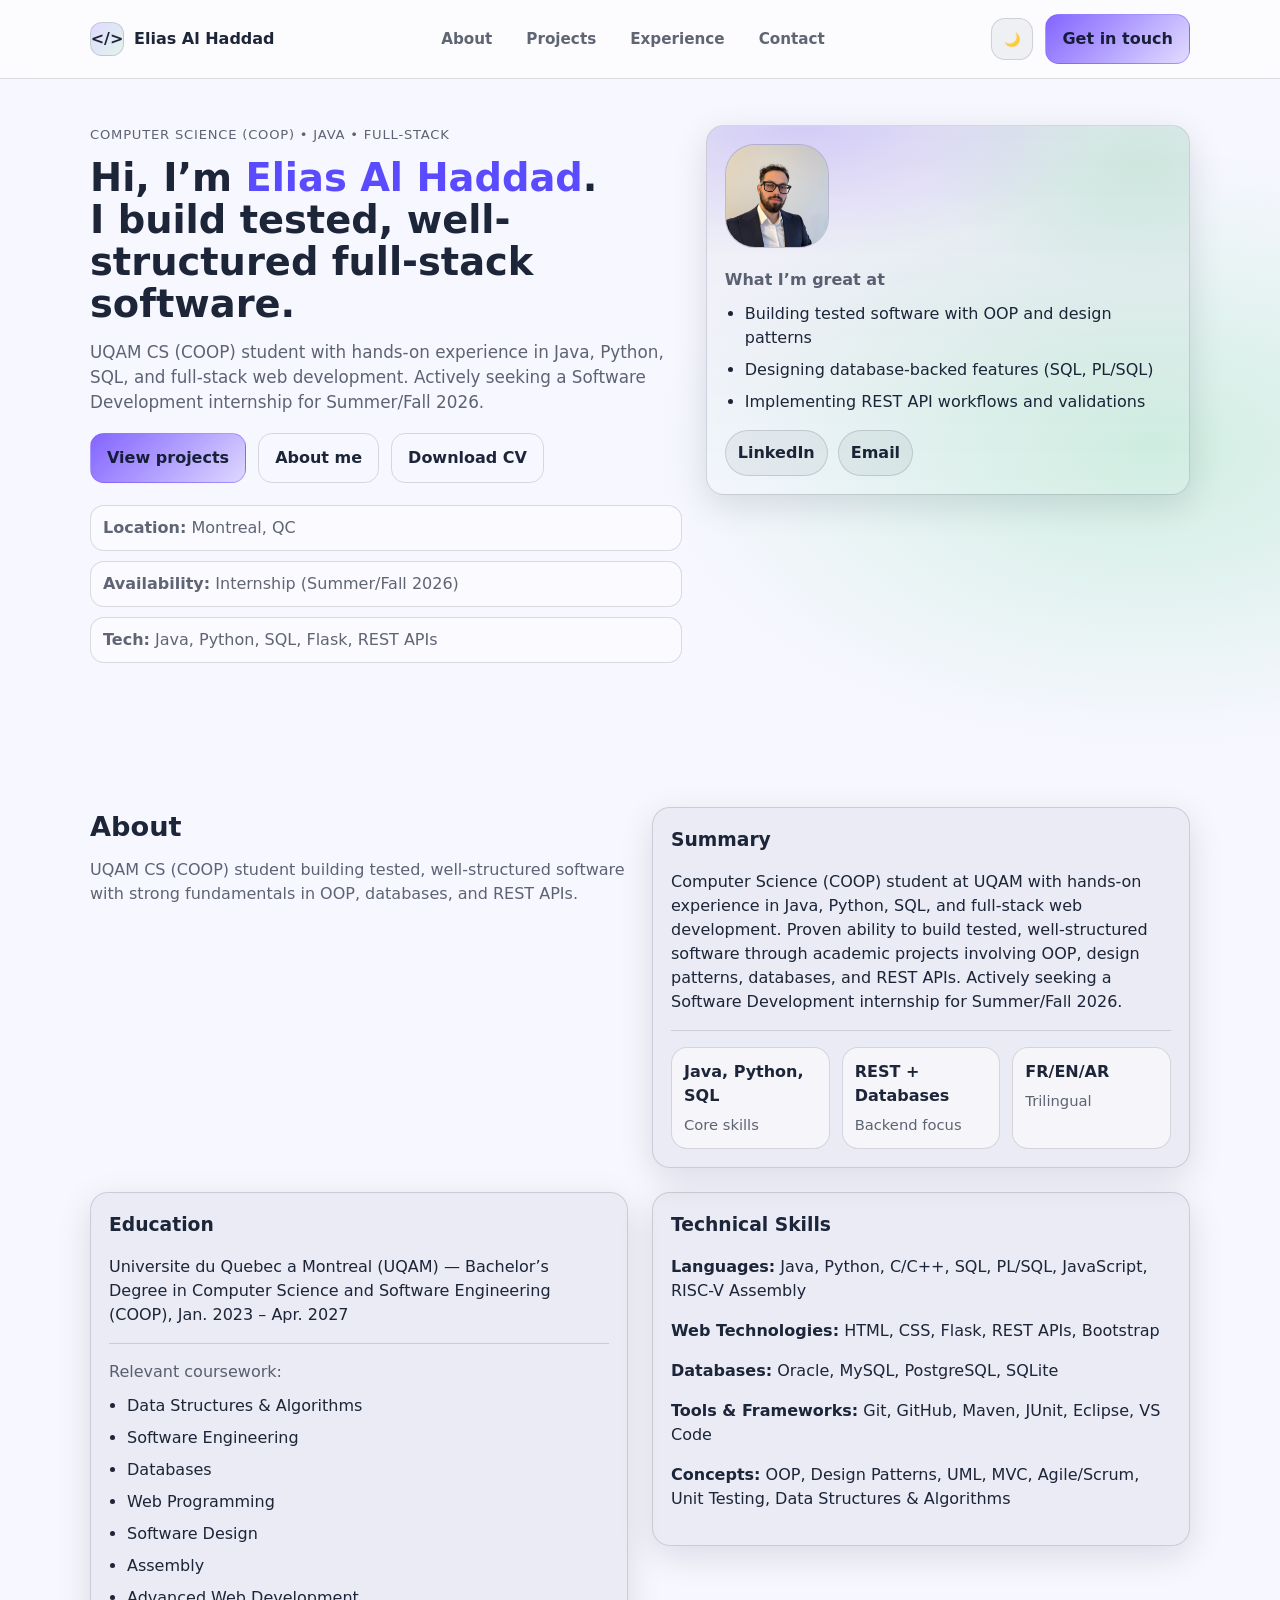
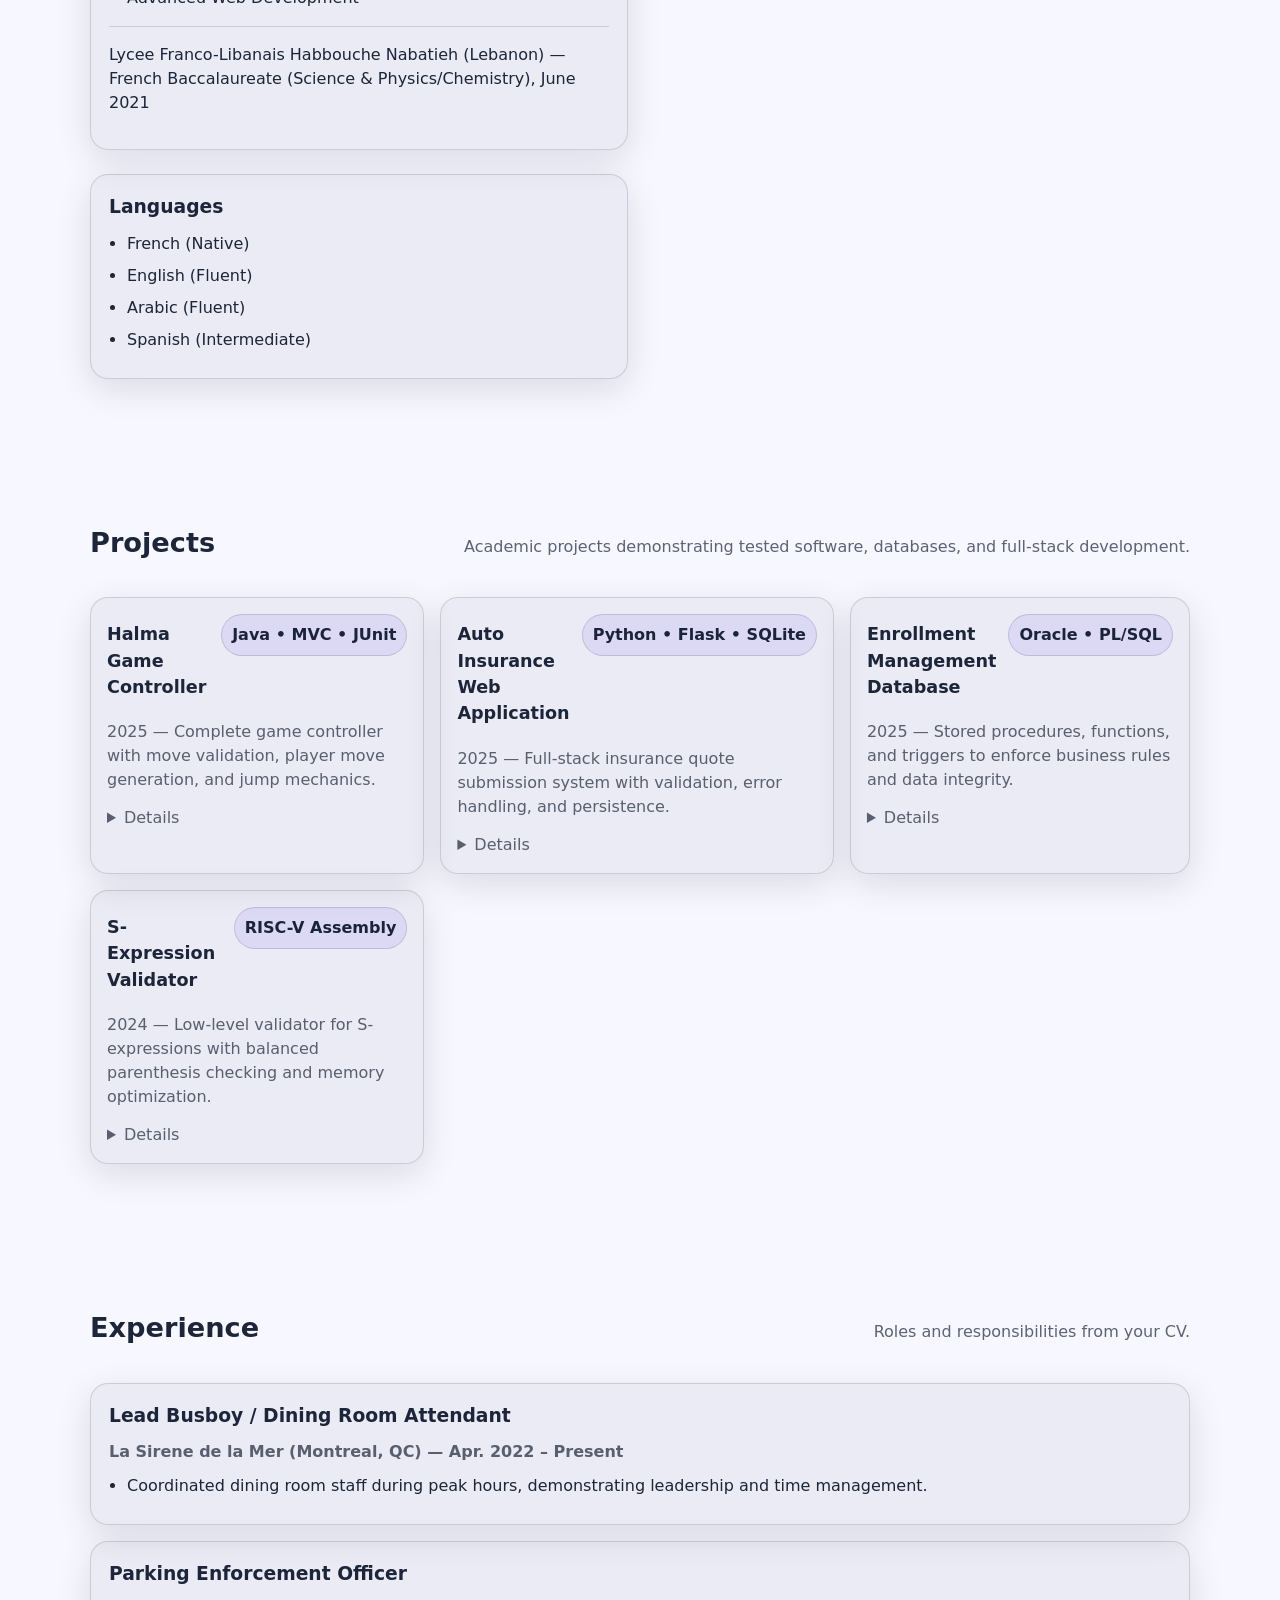
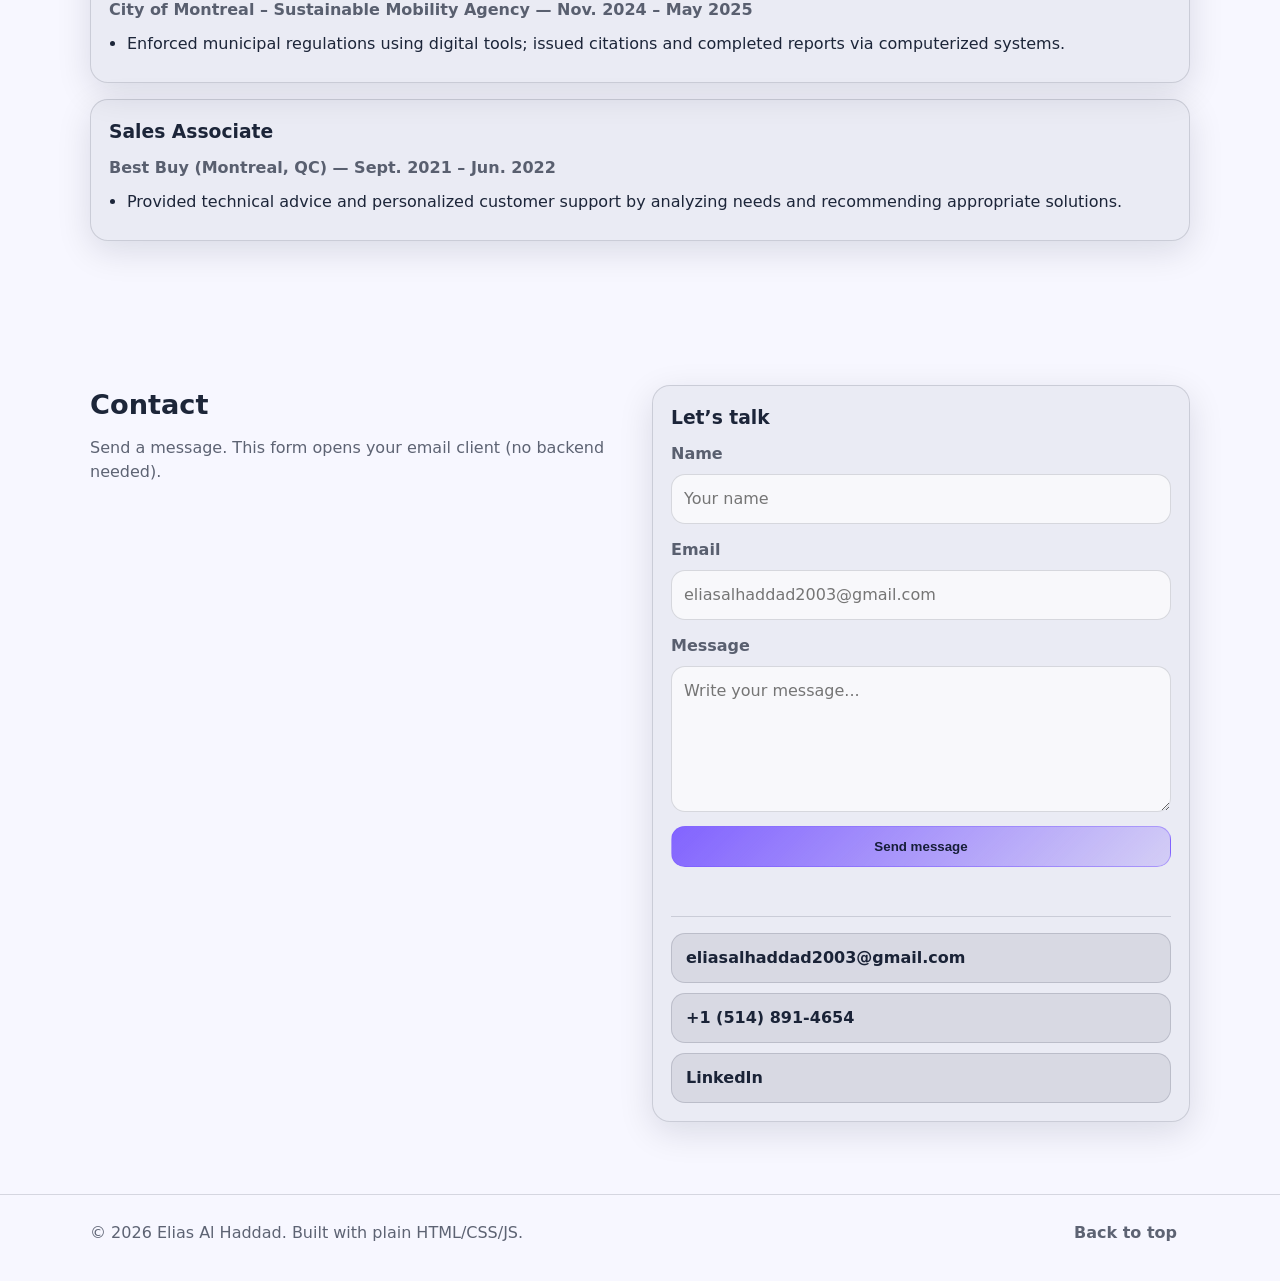
==== index.html @ 049b8e33 "Initial commit" ====
<!doctype html>
<html lang="en">
  <head>
    <meta charset="utf-8" />
    <meta name="viewport" content="width=device-width,initial-scale=1" />
    <meta
      name="description"
      content="Portfolio of Elias Al Haddad — software projects, skills, and experience."
    />
    <title>Elias Al Haddad — Portfolio</title>
    <link rel="stylesheet" href="./styles.css" />
    <script defer src="./script.js"></script>
  </head>
  <body>
    <a class="skip-link" href="#home">Skip to content</a>

    <header class="site-header">
      <div class="container header-inner">
        <a class="brand" href="#home" aria-label="Go to top">
          <span class="brand-mark" aria-hidden="true">&lt;/&gt;</span>
          <span class="brand-text">Elias Al Haddad</span>
        </a>

        <nav class="nav" aria-label="Primary navigation">
          <a class="nav-link" href="#about">About</a>
          <a class="nav-link" href="#projects">Projects</a>
          <a class="nav-link" href="#experience">Experience</a>
          <a class="nav-link" href="#contact">Contact</a>
        </nav>

        <div class="header-actions">
          <button id="themeToggle" class="icon-button" type="button" aria-label="Toggle theme">
            <span aria-hidden="true">🌙</span>
          </button>
          <a class="button button-primary" href="#contact">Get in touch</a>
        </div>
      </div>
    </header>

    <main>
      <section id="home" class="section hero">
        <div class="container hero-inner">
          <div class="hero-copy">
            <p class="eyebrow">Computer Science (COOP) • Java • Full-Stack</p>
            <h1>
              Hi, I’m <span class="accent">Elias Al Haddad</span>.
              <br />
              I build tested, well-structured full-stack software.
            </h1>
            <p class="lead">
              UQAM CS (COOP) student with hands-on experience in Java, Python, SQL, and full-stack web
              development. Actively seeking a Software Development internship for Summer/Fall 2026.
            </p>
            <div class="hero-cta">
              <a class="button button-primary" href="#projects">View projects</a>
              <a class="button button-ghost" href="#about">About me</a>
              <a
                class="button button-ghost"
                href="./assets/Elias_Al_HADDAD_Resume.pdf"
                download
                aria-label="Download CV (PDF)"
              >
                Download CV
              </a>
            </div>
            <ul class="meta-list" aria-label="Quick facts">
              <li><strong>Location:</strong> Montreal, QC</li>
              <li><strong>Availability:</strong> Internship (Summer/Fall 2026)</li>
              <li><strong>Tech:</strong> Java, Python, SQL, Flask, REST APIs</li>
            </ul>
          </div>

          <div class="hero-card" role="group" aria-label="Profile card">
            <div class="avatar-wrap">
              <img
                id="avatarImg"
                class="avatar"
                src="./assets/avatar.png"
                alt="Elias Al Haddad profile photo"
                loading="lazy"
              />
              <div id="avatarFallback" class="avatar-fallback" aria-hidden="true">EAH</div>
              <span class="avatar-ring" aria-hidden="true"></span>
            </div>
            <div class="hero-card-body">
              <p class="hero-card-title">What I’m great at</p>
              <ul class="check-list">
                <li>Building tested software with OOP and design patterns</li>
                <li>Designing database-backed features (SQL, PL/SQL)</li>
                <li>Implementing REST API workflows and validations</li>
              </ul>
              <div class="hero-links" aria-label="Links">
                <a
                  class="link-pill"
                  href="https://www.linkedin.com/in/elias-al-haddad"
                  target="_blank"
                  rel="noreferrer"
                >
                  LinkedIn
                </a>
                <a class="link-pill" href="mailto:eliasalhaddad2003@gmail.com">Email</a>
              </div>
            </div>
          </div>
        </div>
      </section>

      <section id="about" class="section">
        <div class="container grid-2">
          <div class="section-title">
            <h2>About</h2>
            <p class="muted">
              UQAM CS (COOP) student building tested, well-structured software with strong fundamentals in
              OOP, databases, and REST APIs.
            </p>
          </div>

          <div class="card">
            <h3 class="card-title">Summary</h3>
            <p>
              Computer Science (COOP) student at UQAM with hands-on experience in Java, Python, SQL, and
              full-stack web development. Proven ability to build tested, well-structured software through
              academic projects involving OOP, design patterns, databases, and REST APIs. Actively seeking
              a Software Development internship for Summer/Fall 2026.
            </p>
            <div class="divider"></div>
            <div class="stats">
              <div class="stat">
                <p class="stat-value">Java, Python, SQL</p>
                <p class="stat-label">Core skills</p>
              </div>
              <div class="stat">
                <p class="stat-value">REST + Databases</p>
                <p class="stat-label">Backend focus</p>
              </div>
              <div class="stat">
                <p class="stat-value">FR/EN/AR</p>
                <p class="stat-label">Trilingual</p>
              </div>
            </div>
          </div>

          <div class="card">
            <h3 class="card-title">Education</h3>
            <p>
              Universite du Quebec a Montreal (UQAM) — Bachelor’s Degree in Computer Science and Software
              Engineering (COOP), Jan. 2023 – Apr. 2027
            </p>
            <div class="divider"></div>
            <p class="muted" style="margin: 0 0 10px">Relevant coursework:</p>
            <ul class="bullet-list">
              <li>Data Structures & Algorithms</li>
              <li>Software Engineering</li>
              <li>Databases</li>
              <li>Web Programming</li>
              <li>Software Design</li>
              <li>Assembly</li>
              <li>Advanced Web Development</li>
            </ul>
            <div class="divider"></div>
            <p>
              Lycee Franco-Libanais Habbouche Nabatieh (Lebanon) — French Baccalaureate (Science &
              Physics/Chemistry), June 2021
            </p>
          </div>

          <div class="card">
            <h3 class="card-title">Technical Skills</h3>
            <p><strong>Languages:</strong> Java, Python, C/C++, SQL, PL/SQL, JavaScript, RISC-V Assembly</p>
            <p><strong>Web Technologies:</strong> HTML, CSS, Flask, REST APIs, Bootstrap</p>
            <p><strong>Databases:</strong> Oracle, MySQL, PostgreSQL, SQLite</p>
            <p><strong>Tools & Frameworks:</strong> Git, GitHub, Maven, JUnit, Eclipse, VS Code</p>
            <p><strong>Concepts:</strong> OOP, Design Patterns, UML, MVC, Agile/Scrum, Unit Testing, Data Structures & Algorithms</p>
          </div>

          <div class="card">
            <h3 class="card-title">Languages</h3>
            <ul class="bullet-list">
              <li>French (Native)</li>
              <li>English (Fluent)</li>
              <li>Arabic (Fluent)</li>
              <li>Spanish (Intermediate)</li>
            </ul>
          </div>
        </div>
      </section>

      <section id="projects" class="section">
        <div class="container">
          <div class="section-title section-title-row">
            <h2>Projects</h2>
            <p class="muted">Academic projects demonstrating tested software, databases, and full-stack development.</p>
          </div>

          <div class="projects-grid">
            <article class="project-card">
              <div class="project-top">
                <h3 class="project-title">Halma Game Controller</h3>
                <span class="tag">Java • MVC • JUnit</span>
              </div>
              <p class="project-desc">
                2025 — Complete game controller with move validation, player move generation, and jump mechanics.
              </p>
              <details class="project-details">
                <summary>Details</summary>
                <ul class="bullet-list">
                  <li>Implemented following MVC architecture (move validation + jump mechanics).</li>
                  <li>Achieved 90%+ test coverage using JUnit and enforced quality with Checkstyle.</li>
                </ul>
              </details>
            </article>

            <article class="project-card">
              <div class="project-top">
                <h3 class="project-title">Auto Insurance Web Application</h3>
                <span class="tag">Python • Flask • SQLite</span>
              </div>
              <p class="project-desc">
                2025 — Full-stack insurance quote submission system with validation, error handling, and persistence.
              </p>
              <details class="project-details">
                <summary>Details</summary>
                <ul class="bullet-list">
                  <li>POST-Redirect-GET pattern and session management for a clean, secure experience.</li>
                  <li>Client-side and server-side validation with robust data persistence.</li>
                </ul>
              </details>
            </article>

            <article class="project-card">
              <div class="project-top">
                <h3 class="project-title">Enrollment Management Database</h3>
                <span class="tag">Oracle • PL/SQL</span>
              </div>
              <p class="project-desc">
                2025 — Stored procedures, functions, and triggers to enforce business rules and data integrity.
              </p>
              <details class="project-details">
                <summary>Details</summary>
                <ul class="bullet-list">
                  <li>Included unit testing and security mechanisms for a robust enrollment system.</li>
                  <li>Designed/implemented DB logic to keep data consistent.</li>
                </ul>
              </details>
            </article>

            <article class="project-card">
              <div class="project-top">
                <h3 class="project-title">S-Expression Validator</h3>
                <span class="tag">RISC-V Assembly</span>
              </div>
              <p class="project-desc">
                2024 — Low-level validator for S-expressions with balanced parenthesis checking and memory optimization.
              </p>
              <details class="project-details">
                <summary>Details</summary>
                <ul class="bullet-list">
                  <li>Balanced parenthesis checking, comment handling, and memory optimization.</li>
                </ul>
              </details>
            </article>
          </div>
        </div>
      </section>

      <section id="experience" class="section">
        <div class="container">
          <div class="section-title section-title-row">
            <h2>Experience</h2>
            <p class="muted">Roles and responsibilities from your CV.</p>
          </div>

          <div class="experience-grid">
            <article class="card exp-item">
              <h3 class="card-title">Lead Busboy / Dining Room Attendant</h3>
              <p class="exp-meta">La Sirene de la Mer (Montreal, QC) — Apr. 2022 – Present</p>
              <ul class="bullet-list">
                <li>Coordinated dining room staff during peak hours, demonstrating leadership and time management.</li>
              </ul>
            </article>

            <article class="card exp-item">
              <h3 class="card-title">Parking Enforcement Officer</h3>
              <p class="exp-meta">City of Montreal – Sustainable Mobility Agency — Nov. 2024 – May 2025</p>
              <ul class="bullet-list">
                <li>Enforced municipal regulations using digital tools; issued citations and completed reports via computerized systems.</li>
              </ul>
            </article>

            <article class="card exp-item">
              <h3 class="card-title">Sales Associate</h3>
              <p class="exp-meta">Best Buy (Montreal, QC) — Sept. 2021 – Jun. 2022</p>
              <ul class="bullet-list">
                <li>Provided technical advice and personalized customer support by analyzing needs and recommending appropriate solutions.</li>
              </ul>
            </article>
          </div>
        </div>
      </section>

      <section id="contact" class="section">
        <div class="container grid-2">
          <div class="section-title">
            <h2>Contact</h2>
            <p class="muted">
              Send a message. This form opens your email client (no backend needed).
            </p>
          </div>

          <div class="card">
            <h3 class="card-title">Let’s talk</h3>
            <form id="contactForm" class="form" autocomplete="on">
              <label class="field">
                <span class="field-label">Name</span>
                <input id="name" name="name" type="text" placeholder="Your name" required />
              </label>

              <label class="field">
                <span class="field-label">Email</span>
                <input
                  id="email"
                  name="email"
                  type="email"
                  placeholder="eliasalhaddad2003@gmail.com"
                  required
                />
              </label>

              <label class="field">
                <span class="field-label">Message</span>
                <textarea id="message" name="message" rows="5" placeholder="Write your message..." required></textarea>
              </label>

              <button class="button button-primary" type="submit">
                Send message
              </button>

              <p id="formStatus" class="form-status" role="status" aria-live="polite"></p>
            </form>

            <div class="divider"></div>
            <div class="contact-links">
              <a class="link-row" href="mailto:eliasalhaddad2003@gmail.com">eliasalhaddad2003@gmail.com</a>
              <a class="link-row" href="tel:+15148914654">+1 (514) 891-4654</a>
              <a
                class="link-row"
                href="https://www.linkedin.com/in/elias-al-haddad"
                target="_blank"
                rel="noreferrer"
              >
                LinkedIn
              </a>
            </div>
          </div>
        </div>
      </section>
    </main>

    <footer class="footer">
      <div class="container footer-inner">
        <p class="footer-text">© <span id="year"></span> Elias Al Haddad. Built with plain HTML/CSS/JS.</p>
        <div class="footer-links">
          <a href="#home">Back to top</a>
        </div>
      </div>
    </footer>
  </body>
</html>
---- styles.css ----
:root {
  --bg: #0b1020;
  --surface: rgba(255, 255, 255, 0.06);
  --surface-2: rgba(255, 255, 255, 0.1);
  --text: rgba(255, 255, 255, 0.92);
  --muted: rgba(255, 255, 255, 0.7);
  --border: rgba(255, 255, 255, 0.12);
  --shadow: 0 10px 35px rgba(0, 0, 0, 0.35);
  --accent: #7c5cff;
  --accent-2: #22c55e;
  --focus: rgba(124, 92, 255, 0.45);
  --radius: 18px;
}

html[data-theme="light"] {
  --bg: #f7f7ff;
  --surface: rgba(15, 23, 42, 0.05);
  --surface-2: rgba(15, 23, 42, 0.08);
  --text: rgba(10, 20, 40, 0.92);
  --muted: rgba(10, 20, 40, 0.65);
  --border: rgba(10, 20, 40, 0.14);
  --shadow: 0 10px 35px rgba(10, 20, 40, 0.12);
  --accent: #5b4bff;
  --accent-2: #16a34a;
  --focus: rgba(91, 75, 255, 0.35);
}

* {
  box-sizing: border-box;
}

html {
  scroll-behavior: smooth;
}

body {
  margin: 0;
  font-family: ui-sans-serif, system-ui, -apple-system, Segoe UI, Roboto, Helvetica, Arial, "Apple Color Emoji",
    "Segoe UI Emoji";
  background: radial-gradient(1200px 700px at 20% -10%, rgba(124, 92, 255, 0.3), transparent 55%),
    radial-gradient(1000px 600px at 90% 10%, rgba(34, 197, 94, 0.18), transparent 50%),
    var(--bg);
  color: var(--text);
  line-height: 1.5;
}

.container {
  width: min(1100px, calc(100% - 40px));
  margin: 0 auto;
}

.skip-link {
  position: absolute;
  left: -999px;
  top: 12px;
  padding: 10px 14px;
  background: var(--surface-2);
  border: 1px solid var(--border);
  border-radius: 12px;
  z-index: 1000;
  color: var(--text);
  text-decoration: none;
}
.skip-link:focus {
  left: 12px;
}

.site-header {
  position: sticky;
  top: 0;
  z-index: 50;
  backdrop-filter: blur(12px);
  background: rgba(0, 0, 0, 0.18);
  border-bottom: 1px solid var(--border);
}
html[data-theme="light"] .site-header {
  background: rgba(255, 255, 255, 0.6);
}

.header-inner {
  display: flex;
  align-items: center;
  justify-content: space-between;
  gap: 16px;
  padding: 14px 0;
}

.brand {
  display: inline-flex;
  gap: 10px;
  align-items: center;
  color: var(--text);
  text-decoration: none;
  font-weight: 800;
}
.brand-mark {
  width: 34px;
  height: 34px;
  display: inline-flex;
  align-items: center;
  justify-content: center;
  border-radius: 12px;
  border: 1px solid var(--border);
  background: linear-gradient(135deg, rgba(124, 92, 255, 0.22), rgba(34, 197, 94, 0.12));
}

.nav {
  display: flex;
  gap: 14px;
}
.nav-link {
  color: var(--muted);
  text-decoration: none;
  font-weight: 600;
  font-size: 0.95rem;
  padding: 10px 10px;
  border-radius: 12px;
}
.nav-link:hover {
  color: var(--text);
  background: var(--surface);
}

.header-actions {
  display: flex;
  gap: 12px;
  align-items: center;
}

.icon-button {
  width: 42px;
  height: 42px;
  display: inline-flex;
  align-items: center;
  justify-content: center;
  border-radius: 14px;
  border: 1px solid var(--border);
  background: var(--surface);
  color: var(--text);
  cursor: pointer;
}
.icon-button:focus {
  outline: 2px solid var(--focus);
  outline-offset: 2px;
}

.section {
  padding: 72px 0;
}

.hero {
  padding-top: 46px;
}
.hero-inner {
  display: grid;
  grid-template-columns: 1.1fr 0.9fr;
  gap: 24px;
  align-items: start;
}

.hero-copy .eyebrow {
  margin: 0 0 12px;
  letter-spacing: 0.06em;
  text-transform: uppercase;
  font-size: 0.82rem;
  color: var(--muted);
}
.hero-copy h1 {
  margin: 0 0 14px;
  font-size: clamp(2.0rem, 3vw, 2.8rem);
  line-height: 1.1;
}
.accent {
  color: var(--accent);
}

.lead {
  margin: 0 0 18px;
  color: var(--muted);
  font-size: 1.05rem;
}

.hero-cta {
  display: flex;
  gap: 12px;
  flex-wrap: wrap;
  margin: 18px 0 22px;
}

.meta-list {
  list-style: none;
  padding: 0;
  margin: 0;
  display: grid;
  gap: 10px;
}
.meta-list li {
  color: var(--muted);
  background: rgba(0, 0, 0, 0.08);
  border: 1px solid var(--border);
  border-radius: 14px;
  padding: 10px 12px;
}
html[data-theme="light"] .meta-list li {
  background: rgba(255, 255, 255, 0.55);
}

.hero-card {
  border: 1px solid var(--border);
  background: linear-gradient(180deg, var(--surface), rgba(255, 255, 255, 0));
  border-radius: var(--radius);
  box-shadow: var(--shadow);
  padding: 18px;
  position: relative;
  overflow: hidden;
}
.hero-card:before {
  content: "";
  position: absolute;
  inset: -2px;
  background: radial-gradient(500px 220px at 20% 0%, rgba(124, 92, 255, 0.22), transparent 60%),
    radial-gradient(400px 220px at 90% 10%, rgba(34, 197, 94, 0.15), transparent 55%);
  pointer-events: none;
}
.hero-card > * {
  position: relative;
}

.hero-inner .avatar-wrap {
  display: inline-flex;
  position: relative;
  width: 104px;
  height: 104px;
  border-radius: 30px;
  overflow: hidden;
  border: 1px solid var(--border);
  background: var(--surface);
}

.avatar {
  width: 100%;
  height: 100%;
  object-fit: cover;
  display: block;
  position: relative;
  z-index: 1;
}

.avatar-fallback {
  position: absolute;
  inset: 0;
  display: flex;
  align-items: center;
  justify-content: center;
  font-weight: 900;
  letter-spacing: 0.08em;
  color: var(--text);
  z-index: 2;
  background: radial-gradient(500px 240px at 20% 10%, rgba(124, 92, 255, 0.35), transparent 55%),
    radial-gradient(420px 240px at 90% 10%, rgba(34, 197, 94, 0.22), transparent 55%),
    var(--surface);
  pointer-events: none;
}

.avatar-ring {
  position: absolute;
  inset: -2px;
  border-radius: 32px;
  box-shadow: 0 0 0 2px rgba(124, 92, 255, 0.35), 0 0 0 6px rgba(34, 197, 94, 0.15);
  pointer-events: none;
}

.hero-card-body {
  margin-top: 14px;
}
.hero-card-title {
  margin: 0 0 10px;
  font-size: 1rem;
  color: var(--muted);
  font-weight: 700;
}

.check-list {
  margin: 0 0 16px;
  padding-left: 20px;
  color: var(--text);
}
.check-list li {
  margin: 8px 0;
}

.hero-links {
  display: flex;
  flex-wrap: wrap;
  gap: 10px;
}

.link-pill {
  text-decoration: none;
  font-weight: 650;
  color: var(--text);
  border: 1px solid var(--border);
  background: var(--surface);
  padding: 10px 12px;
  border-radius: 999px;
}
.link-pill:hover {
  border-color: rgba(124, 92, 255, 0.45);
}

.container.grid-2 {
  display: grid;
  grid-template-columns: 1fr 1fr;
  gap: 24px;
  align-items: start;
}

.section-title h2 {
  margin: 0 0 10px;
  font-size: 1.7rem;
}
.section-title .muted {
  margin: 0;
}
.section-title-row {
  display: flex;
  align-items: baseline;
  justify-content: space-between;
  gap: 18px;
}

.muted {
  color: var(--muted);
}

.card {
  border: 1px solid var(--border);
  background: var(--surface);
  border-radius: var(--radius);
  padding: 18px;
  box-shadow: var(--shadow);
}

.divider {
  height: 1px;
  background: var(--border);
  margin: 16px 0;
}

.card-title {
  margin: 0 0 10px;
}

.stats {
  display: grid;
  grid-template-columns: repeat(3, 1fr);
  gap: 12px;
}
.stat {
  border: 1px solid var(--border);
  background: rgba(255, 255, 255, 0.03);
  border-radius: 16px;
  padding: 12px;
}
html[data-theme="light"] .stat {
  background: rgba(255, 255, 255, 0.55);
}
.stat-value {
  margin: 0;
  font-weight: 850;
}
.stat-label {
  margin: 6px 0 0;
  color: var(--muted);
  font-size: 0.92rem;
}

.projects-grid {
  margin-top: 24px;
  display: grid;
  grid-template-columns: repeat(3, 1fr);
  gap: 16px;
}

.experience-grid {
  margin-top: 24px;
  display: grid;
  grid-template-columns: 1fr;
  gap: 16px;
}

.exp-meta {
  margin: 0 0 10px;
  color: var(--muted);
  font-weight: 650;
}

.project-card {
  border: 1px solid var(--border);
  background: var(--surface);
  border-radius: var(--radius);
  padding: 16px;
  box-shadow: var(--shadow);
}

.project-top {
  display: flex;
  justify-content: space-between;
  gap: 12px;
  align-items: baseline;
}
.project-title {
  margin: 0 0 10px;
  font-size: 1.1rem;
}
.tag {
  display: inline-flex;
  align-items: center;
  font-weight: 700;
  color: var(--text);
  border: 1px solid var(--border);
  background: rgba(124, 92, 255, 0.12);
  padding: 8px 10px;
  border-radius: 999px;
  white-space: nowrap;
}

.project-desc {
  margin: 10px 0 14px;
  color: var(--muted);
}

.project-actions {
  display: flex;
  gap: 10px;
  flex-wrap: wrap;
}

.button {
  appearance: none;
  border: 1px solid var(--border);
  border-radius: 14px;
  padding: 12px 16px;
  cursor: pointer;
  color: var(--text);
  text-decoration: none;
  display: inline-flex;
  align-items: center;
  justify-content: center;
  font-weight: 720;
  background: transparent;
}
.button:focus {
  outline: 2px solid var(--focus);
  outline-offset: 2px;
}

.button-primary {
  border-color: rgba(124, 92, 255, 0.45);
  background: linear-gradient(135deg, rgba(124, 92, 255, 0.95), rgba(124, 92, 255, 0.2));
}
.button-primary:hover {
  filter: brightness(1.05);
}

.button-ghost:hover {
  background: var(--surface);
}

.button-small {
  padding: 10px 12px;
  border-radius: 12px;
  font-size: 0.95rem;
}

.project-details {
  margin-top: 12px;
  color: var(--muted);
}
.bullet-list {
  padding-left: 18px;
  margin: 10px 0 0;
}
.bullet-list li {
  margin: 8px 0;
}

.form {
  display: grid;
  gap: 14px;
}

.field {
  display: grid;
  gap: 8px;
}

.field-label {
  color: var(--muted);
  font-weight: 700;
}

input,
textarea {
  width: 100%;
  border: 1px solid var(--border);
  background: rgba(0, 0, 0, 0.12);
  color: var(--text);
  border-radius: 14px;
  padding: 12px 12px;
  font: inherit;
}
html[data-theme="light"] input,
html[data-theme="light"] textarea {
  background: rgba(255, 255, 255, 0.65);
}

input:focus,
textarea:focus {
  outline: 2px solid var(--focus);
  outline-offset: 2px;
}

.form-status {
  margin: 0;
  color: var(--muted);
  min-height: 1.2em;
}

.contact-links {
  display: grid;
  gap: 10px;
  margin-top: 10px;
}

.link-row {
  color: var(--text);
  text-decoration: none;
  border: 1px solid var(--border);
  background: var(--surface-2);
  padding: 12px 14px;
  border-radius: 14px;
  font-weight: 650;
}
.link-row:hover {
  border-color: rgba(124, 92, 255, 0.45);
}

.footer {
  border-top: 1px solid var(--border);
  padding: 26px 0 36px;
}
.footer-inner {
  display: flex;
  justify-content: space-between;
  align-items: center;
  gap: 16px;
}
.footer-text {
  color: var(--muted);
  margin: 0;
}
.footer-links a {
  color: var(--muted);
  text-decoration: none;
  font-weight: 650;
  padding: 10px 12px;
  border-radius: 12px;
  border: 1px solid transparent;
}
.footer-links a:hover {
  color: var(--text);
  border-color: var(--border);
  background: var(--surface);
}

@media (max-width: 980px) {
  .hero-inner {
    grid-template-columns: 1fr;
  }
  .container.grid-2 {
    grid-template-columns: 1fr;
  }
  .projects-grid {
    grid-template-columns: 1fr;
  }
  .section-title-row {
    flex-direction: column;
    align-items: flex-start;
  }
  .nav {
    display: none;
  }
}
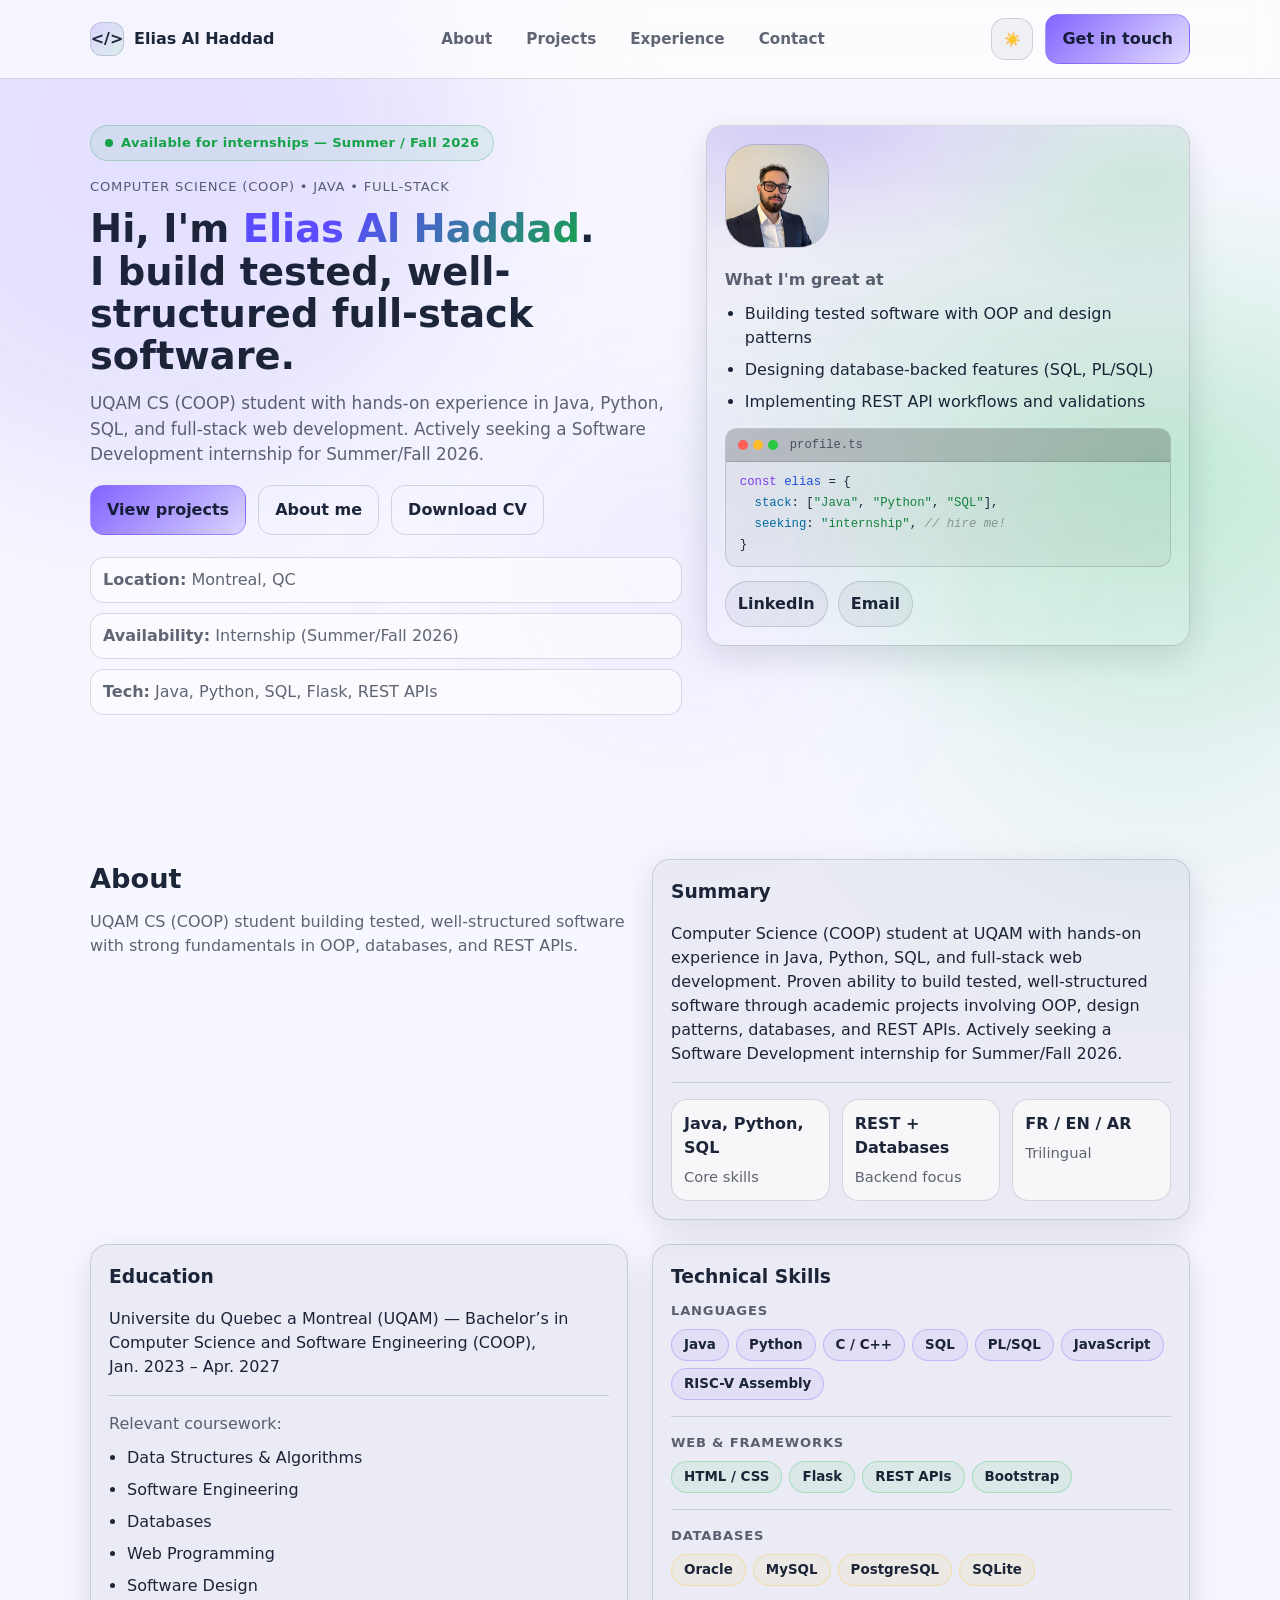
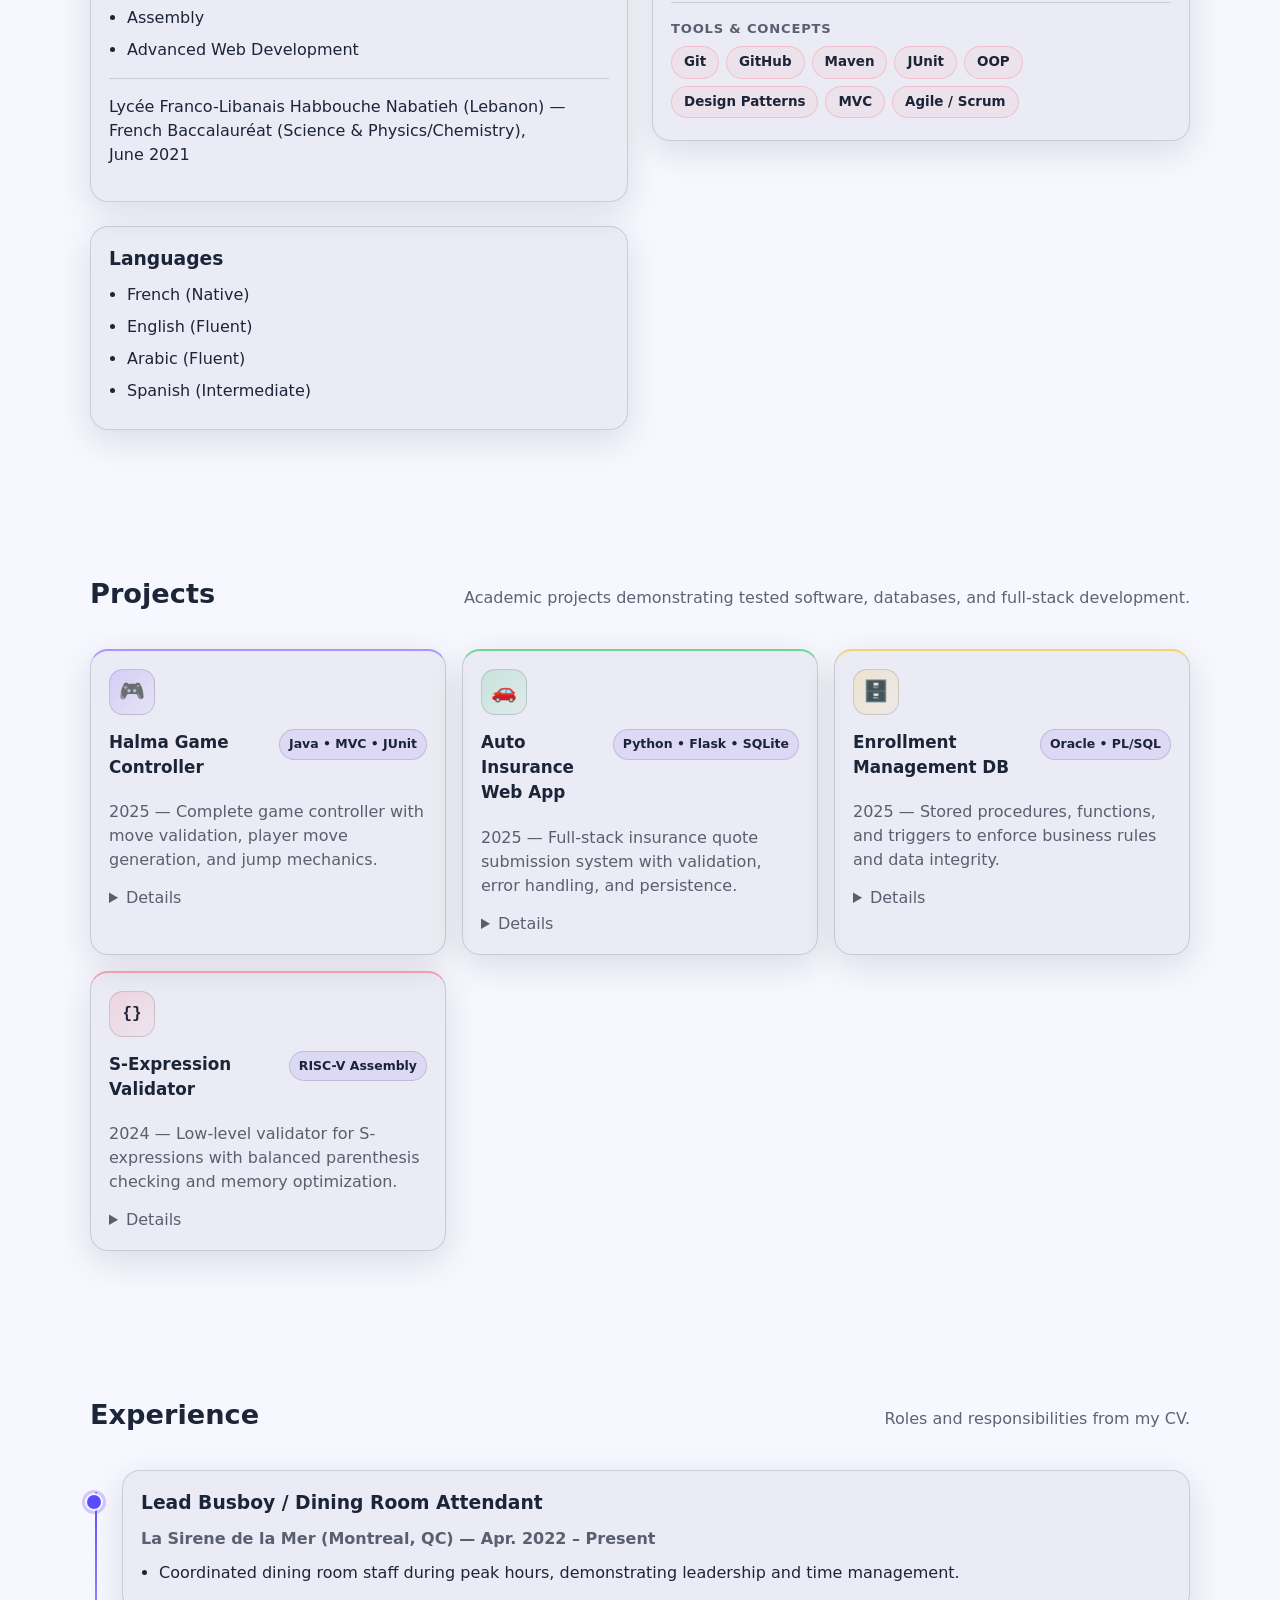
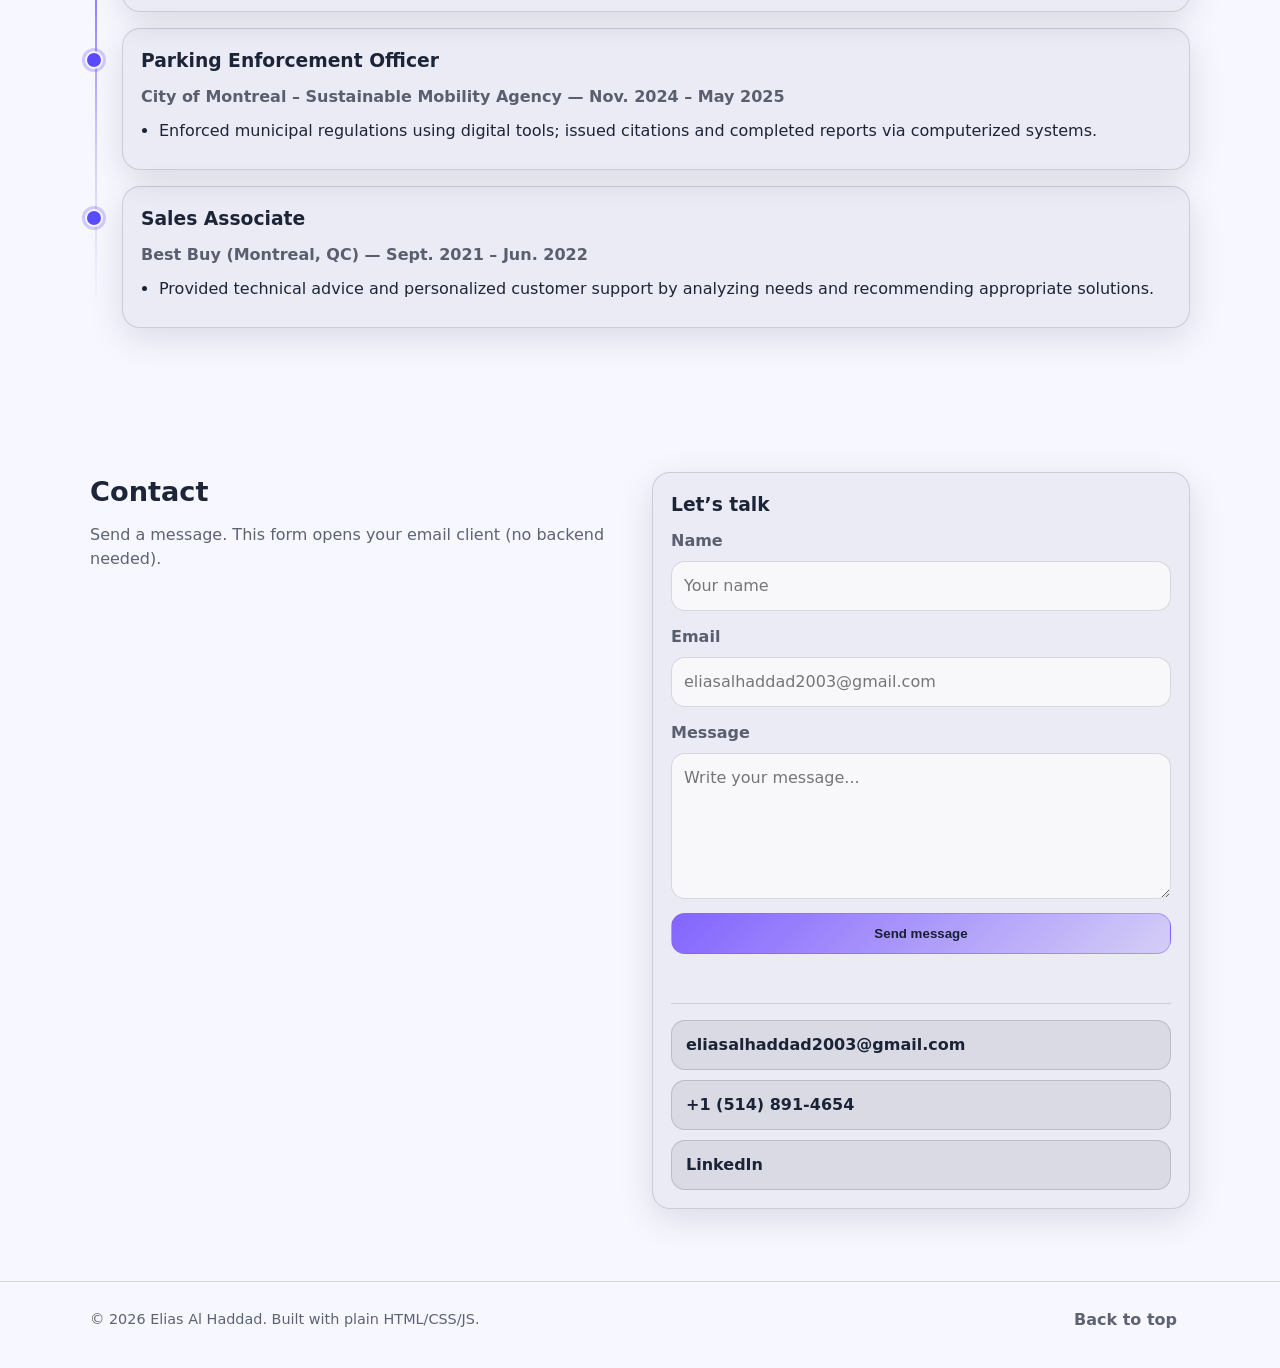
==== commit 120f67c4: "improve portfolio design with animations and better UI" ====
--- a/index.html
+++ b/index.html
@@ -12,6 +12,14 @@
     <script defer src="./script.js"></script>
   </head>
   <body>
+    <!-- Animated background orbs -->
+    <div class="bg-orb bg-orb-1" aria-hidden="true"></div>
+    <div class="bg-orb bg-orb-2" aria-hidden="true"></div>
+    <div class="bg-orb bg-orb-3" aria-hidden="true"></div>
+
+    <!-- Scroll progress bar -->
+    <div class="scroll-progress" id="scrollProgress" aria-hidden="true"></div>
+
     <a class="skip-link" href="#home">Skip to content</a>
 
     <header class="site-header">
@@ -38,12 +46,20 @@
     </header>
 
     <main>
+      <!-- ====================================================
+           HERO
+           ==================================================== -->
       <section id="home" class="section hero">
         <div class="container hero-inner">
           <div class="hero-copy">
-            <p class="eyebrow">Computer Science (COOP) • Java • Full-Stack</p>
+            <div class="status-badge" aria-label="Currently available for internships">
+              <span class="status-dot"></span>
+              Available for internships &mdash; Summer / Fall 2026
+            </div>
+
+            <p class="eyebrow">Computer Science (COOP) &bull; Java &bull; Full-Stack</p>
             <h1>
-              Hi, I’m <span class="accent">Elias Al Haddad</span>.
+              Hi, I'm <span class="accent">Elias Al Haddad</span>.
               <br />
               I build tested, well-structured full-stack software.
             </h1>
@@ -83,12 +99,31 @@
               <span class="avatar-ring" aria-hidden="true"></span>
             </div>
             <div class="hero-card-body">
-              <p class="hero-card-title">What I’m great at</p>
+              <p class="hero-card-title">What I'm great at</p>
               <ul class="check-list">
                 <li>Building tested software with OOP and design patterns</li>
                 <li>Designing database-backed features (SQL, PL/SQL)</li>
                 <li>Implementing REST API workflows and validations</li>
               </ul>
+
+              <!-- Code snippet decoration -->
+              <div class="code-snippet" aria-hidden="true">
+                <div class="code-snippet-header">
+                  <div class="code-dots">
+                    <span class="cd red"></span>
+                    <span class="cd yellow"></span>
+                    <span class="cd green"></span>
+                  </div>
+                  <span class="code-filename">profile.ts</span>
+                </div>
+                <div class="code-body">
+                  <span class="cl"><span class="ck">const</span> <span class="cv">elias</span> = &#123;</span>
+                  <span class="cl">&nbsp;&nbsp;<span class="cp">stack</span>: [<span class="cs">"Java"</span>, <span class="cs">"Python"</span>, <span class="cs">"SQL"</span>],</span>
+                  <span class="cl">&nbsp;&nbsp;<span class="cp">seeking</span>: <span class="cs">"internship"</span>, <span class="cc">// hire me!</span></span>
+                  <span class="cl">&#125;</span>
+                </div>
+              </div>
+
               <div class="hero-links" aria-label="Links">
                 <a
                   class="link-pill"
@@ -105,9 +140,12 @@
         </div>
       </section>
 
+      <!-- ====================================================
+           ABOUT
+           ==================================================== -->
       <section id="about" class="section">
         <div class="container grid-2">
-          <div class="section-title">
+          <div class="section-title reveal">
             <h2>About</h2>
             <p class="muted">
               UQAM CS (COOP) student building tested, well-structured software with strong fundamentals in
@@ -115,7 +153,7 @@
             </p>
           </div>
 
-          <div class="card">
+          <div class="card reveal reveal-delay-1">
             <h3 class="card-title">Summary</h3>
             <p>
               Computer Science (COOP) student at UQAM with hands-on experience in Java, Python, SQL, and
@@ -134,22 +172,22 @@
                 <p class="stat-label">Backend focus</p>
               </div>
               <div class="stat">
-                <p class="stat-value">FR/EN/AR</p>
+                <p class="stat-value">FR / EN / AR</p>
                 <p class="stat-label">Trilingual</p>
               </div>
             </div>
           </div>
 
-          <div class="card">
+          <div class="card reveal reveal-delay-2">
             <h3 class="card-title">Education</h3>
             <p>
-              Universite du Quebec a Montreal (UQAM) — Bachelor’s Degree in Computer Science and Software
-              Engineering (COOP), Jan. 2023 – Apr. 2027
+              Universite du Quebec a Montreal (UQAM) &mdash; Bachelor&rsquo;s in Computer Science and
+              Software Engineering (COOP), Jan.&nbsp;2023 &ndash; Apr.&nbsp;2027
             </p>
             <div class="divider"></div>
             <p class="muted" style="margin: 0 0 10px">Relevant coursework:</p>
             <ul class="bullet-list">
-              <li>Data Structures & Algorithms</li>
+              <li>Data Structures &amp; Algorithms</li>
               <li>Software Engineering</li>
               <li>Databases</li>
               <li>Web Programming</li>
@@ -159,21 +197,58 @@
             </ul>
             <div class="divider"></div>
             <p>
-              Lycee Franco-Libanais Habbouche Nabatieh (Lebanon) — French Baccalaureate (Science &
-              Physics/Chemistry), June 2021
-            </p>
-          </div>
-
-          <div class="card">
+              Lyc&eacute;e Franco-Libanais Habbouche Nabatieh (Lebanon) &mdash; French Baccalaur&eacute;at
+              (Science &amp; Physics/Chemistry), June&nbsp;2021
+            </p>
+          </div>
+
+          <div class="card reveal reveal-delay-1">
             <h3 class="card-title">Technical Skills</h3>
-            <p><strong>Languages:</strong> Java, Python, C/C++, SQL, PL/SQL, JavaScript, RISC-V Assembly</p>
-            <p><strong>Web Technologies:</strong> HTML, CSS, Flask, REST APIs, Bootstrap</p>
-            <p><strong>Databases:</strong> Oracle, MySQL, PostgreSQL, SQLite</p>
-            <p><strong>Tools & Frameworks:</strong> Git, GitHub, Maven, JUnit, Eclipse, VS Code</p>
-            <p><strong>Concepts:</strong> OOP, Design Patterns, UML, MVC, Agile/Scrum, Unit Testing, Data Structures & Algorithms</p>
-          </div>
-
-          <div class="card">
+
+            <p class="skill-group-label">Languages</p>
+            <div class="skill-tags">
+              <span class="skill-tag lang">Java</span>
+              <span class="skill-tag lang">Python</span>
+              <span class="skill-tag lang">C / C++</span>
+              <span class="skill-tag lang">SQL</span>
+              <span class="skill-tag lang">PL/SQL</span>
+              <span class="skill-tag lang">JavaScript</span>
+              <span class="skill-tag lang">RISC-V Assembly</span>
+            </div>
+
+            <div class="divider"></div>
+            <p class="skill-group-label">Web &amp; Frameworks</p>
+            <div class="skill-tags">
+              <span class="skill-tag web">HTML / CSS</span>
+              <span class="skill-tag web">Flask</span>
+              <span class="skill-tag web">REST APIs</span>
+              <span class="skill-tag web">Bootstrap</span>
+            </div>
+
+            <div class="divider"></div>
+            <p class="skill-group-label">Databases</p>
+            <div class="skill-tags">
+              <span class="skill-tag db">Oracle</span>
+              <span class="skill-tag db">MySQL</span>
+              <span class="skill-tag db">PostgreSQL</span>
+              <span class="skill-tag db">SQLite</span>
+            </div>
+
+            <div class="divider"></div>
+            <p class="skill-group-label">Tools &amp; Concepts</p>
+            <div class="skill-tags">
+              <span class="skill-tag tool">Git</span>
+              <span class="skill-tag tool">GitHub</span>
+              <span class="skill-tag tool">Maven</span>
+              <span class="skill-tag tool">JUnit</span>
+              <span class="skill-tag tool">OOP</span>
+              <span class="skill-tag tool">Design Patterns</span>
+              <span class="skill-tag tool">MVC</span>
+              <span class="skill-tag tool">Agile / Scrum</span>
+            </div>
+          </div>
+
+          <div class="card reveal reveal-delay-2">
             <h3 class="card-title">Languages</h3>
             <ul class="bullet-list">
               <li>French (Native)</li>
@@ -185,21 +260,25 @@
         </div>
       </section>
 
+      <!-- ====================================================
+           PROJECTS
+           ==================================================== -->
       <section id="projects" class="section">
         <div class="container">
-          <div class="section-title section-title-row">
+          <div class="section-title section-title-row reveal">
             <h2>Projects</h2>
             <p class="muted">Academic projects demonstrating tested software, databases, and full-stack development.</p>
           </div>
 
           <div class="projects-grid">
-            <article class="project-card">
+            <article class="project-card reveal">
+              <div class="project-card-icon" aria-hidden="true">🎮</div>
               <div class="project-top">
                 <h3 class="project-title">Halma Game Controller</h3>
-                <span class="tag">Java • MVC • JUnit</span>
+                <span class="tag">Java &bull; MVC &bull; JUnit</span>
               </div>
               <p class="project-desc">
-                2025 — Complete game controller with move validation, player move generation, and jump mechanics.
+                2025 &mdash; Complete game controller with move validation, player move generation, and jump mechanics.
               </p>
               <details class="project-details">
                 <summary>Details</summary>
@@ -210,13 +289,14 @@
               </details>
             </article>
 
-            <article class="project-card">
+            <article class="project-card reveal reveal-delay-1">
+              <div class="project-card-icon" aria-hidden="true">🚗</div>
               <div class="project-top">
-                <h3 class="project-title">Auto Insurance Web Application</h3>
-                <span class="tag">Python • Flask • SQLite</span>
+                <h3 class="project-title">Auto Insurance Web App</h3>
+                <span class="tag">Python &bull; Flask &bull; SQLite</span>
               </div>
               <p class="project-desc">
-                2025 — Full-stack insurance quote submission system with validation, error handling, and persistence.
+                2025 &mdash; Full-stack insurance quote submission system with validation, error handling, and persistence.
               </p>
               <details class="project-details">
                 <summary>Details</summary>
@@ -227,13 +307,14 @@
               </details>
             </article>
 
-            <article class="project-card">
+            <article class="project-card reveal reveal-delay-2">
+              <div class="project-card-icon" aria-hidden="true">🗄️</div>
               <div class="project-top">
-                <h3 class="project-title">Enrollment Management Database</h3>
-                <span class="tag">Oracle • PL/SQL</span>
+                <h3 class="project-title">Enrollment Management DB</h3>
+                <span class="tag">Oracle &bull; PL/SQL</span>
               </div>
               <p class="project-desc">
-                2025 — Stored procedures, functions, and triggers to enforce business rules and data integrity.
+                2025 &mdash; Stored procedures, functions, and triggers to enforce business rules and data integrity.
               </p>
               <details class="project-details">
                 <summary>Details</summary>
@@ -244,13 +325,14 @@
               </details>
             </article>
 
-            <article class="project-card">
+            <article class="project-card reveal reveal-delay-3">
+              <div class="project-card-icon" aria-hidden="true" style="font-family: monospace; font-size: 1rem; font-weight: 900;">{}</div>
               <div class="project-top">
                 <h3 class="project-title">S-Expression Validator</h3>
                 <span class="tag">RISC-V Assembly</span>
               </div>
               <p class="project-desc">
-                2024 — Low-level validator for S-expressions with balanced parenthesis checking and memory optimization.
+                2024 &mdash; Low-level validator for S-expressions with balanced parenthesis checking and memory optimization.
               </p>
               <details class="project-details">
                 <summary>Details</summary>
@@ -263,33 +345,36 @@
         </div>
       </section>
 
+      <!-- ====================================================
+           EXPERIENCE
+           ==================================================== -->
       <section id="experience" class="section">
         <div class="container">
-          <div class="section-title section-title-row">
+          <div class="section-title section-title-row reveal">
             <h2>Experience</h2>
-            <p class="muted">Roles and responsibilities from your CV.</p>
+            <p class="muted">Roles and responsibilities from my CV.</p>
           </div>
 
           <div class="experience-grid">
-            <article class="card exp-item">
+            <article class="card exp-item reveal">
               <h3 class="card-title">Lead Busboy / Dining Room Attendant</h3>
-              <p class="exp-meta">La Sirene de la Mer (Montreal, QC) — Apr. 2022 – Present</p>
+              <p class="exp-meta">La Sirene de la Mer (Montreal, QC) &mdash; Apr.&nbsp;2022 &ndash; Present</p>
               <ul class="bullet-list">
                 <li>Coordinated dining room staff during peak hours, demonstrating leadership and time management.</li>
               </ul>
             </article>
 
-            <article class="card exp-item">
+            <article class="card exp-item reveal reveal-delay-1">
               <h3 class="card-title">Parking Enforcement Officer</h3>
-              <p class="exp-meta">City of Montreal – Sustainable Mobility Agency — Nov. 2024 – May 2025</p>
+              <p class="exp-meta">City of Montreal &ndash; Sustainable Mobility Agency &mdash; Nov.&nbsp;2024 &ndash; May&nbsp;2025</p>
               <ul class="bullet-list">
                 <li>Enforced municipal regulations using digital tools; issued citations and completed reports via computerized systems.</li>
               </ul>
             </article>
 
-            <article class="card exp-item">
+            <article class="card exp-item reveal reveal-delay-2">
               <h3 class="card-title">Sales Associate</h3>
-              <p class="exp-meta">Best Buy (Montreal, QC) — Sept. 2021 – Jun. 2022</p>
+              <p class="exp-meta">Best Buy (Montreal, QC) &mdash; Sept.&nbsp;2021 &ndash; Jun.&nbsp;2022</p>
               <ul class="bullet-list">
                 <li>Provided technical advice and personalized customer support by analyzing needs and recommending appropriate solutions.</li>
               </ul>
@@ -298,17 +383,20 @@
         </div>
       </section>
 
+      <!-- ====================================================
+           CONTACT
+           ==================================================== -->
       <section id="contact" class="section">
         <div class="container grid-2">
-          <div class="section-title">
+          <div class="section-title reveal">
             <h2>Contact</h2>
             <p class="muted">
               Send a message. This form opens your email client (no backend needed).
             </p>
           </div>
 
-          <div class="card">
-            <h3 class="card-title">Let’s talk</h3>
+          <div class="card reveal reveal-delay-1">
+            <h3 class="card-title">Let&rsquo;s talk</h3>
             <form id="contactForm" class="form" autocomplete="on">
               <label class="field">
                 <span class="field-label">Name</span>
@@ -358,7 +446,7 @@
 
     <footer class="footer">
       <div class="container footer-inner">
-        <p class="footer-text">© <span id="year"></span> Elias Al Haddad. Built with plain HTML/CSS/JS.</p>
+        <p class="footer-text">&copy; <span id="year"></span> Elias Al Haddad. Built with plain HTML/CSS/JS.</p>
         <div class="footer-links">
           <a href="#home">Back to top</a>
         </div>
@@ -366,4 +454,3 @@
     </footer>
   </body>
 </html>
-
--- a/styles.css
+++ b/styles.css
@@ -35,6 +35,7 @@
 
 body {
   margin: 0;
+  overflow-x: hidden;
   font-family: ui-sans-serif, system-ui, -apple-system, Segoe UI, Roboto, Helvetica, Arial, "Apple Color Emoji",
     "Segoe UI Emoji";
   background: radial-gradient(1200px 700px at 20% -10%, rgba(124, 92, 255, 0.3), transparent 55%),
@@ -44,6 +45,115 @@
   line-height: 1.5;
 }
 
+/* ============================================================
+   ANIMATIONS
+   ============================================================ */
+@keyframes float-orb {
+  0%, 100% { transform: translate(0, 0) scale(1); }
+  33%       { transform: translate(45px, -30px) scale(1.04); }
+  66%       { transform: translate(-28px, 20px) scale(0.97); }
+}
+
+@keyframes pulse-ring {
+  0%, 100% {
+    box-shadow: 0 0 0 2px rgba(124, 92, 255, 0.35),
+                0 0 0 6px rgba(34, 197, 94, 0.15);
+  }
+  50% {
+    box-shadow: 0 0 0 3px rgba(124, 92, 255, 0.6),
+                0 0 0 9px rgba(34, 197, 94, 0.28),
+                0 0 28px rgba(124, 92, 255, 0.2);
+  }
+}
+
+@keyframes pulse-dot {
+  0%, 100% { box-shadow: 0 0 0 0 rgba(34, 197, 94, 0.55); }
+  50%       { box-shadow: 0 0 0 5px rgba(34, 197, 94, 0); }
+}
+
+@keyframes fade-up {
+  from { opacity: 0; transform: translateY(30px); }
+  to   { opacity: 1; transform: translateY(0); }
+}
+
+@keyframes hero-enter {
+  from { opacity: 0; transform: translateX(-20px); }
+  to   { opacity: 1; transform: translateX(0); }
+}
+
+/* ============================================================
+   SCROLL REVEAL
+   ============================================================ */
+.reveal {
+  opacity: 0;
+  transform: translateY(28px);
+  transition: opacity 0.65s cubic-bezier(0.22, 1, 0.36, 1),
+              transform 0.65s cubic-bezier(0.22, 1, 0.36, 1);
+}
+.reveal.in-view {
+  opacity: 1;
+  transform: translateY(0);
+}
+.reveal-delay-1 { transition-delay: 0.09s; }
+.reveal-delay-2 { transition-delay: 0.18s; }
+.reveal-delay-3 { transition-delay: 0.27s; }
+.reveal-delay-4 { transition-delay: 0.36s; }
+
+/* ============================================================
+   SCROLL PROGRESS BAR
+   ============================================================ */
+.scroll-progress {
+  position: fixed;
+  top: 0;
+  left: 0;
+  height: 3px;
+  width: 100%;
+  background: linear-gradient(90deg, var(--accent), var(--accent-2));
+  z-index: 200;
+  transform-origin: left center;
+  transform: scaleX(0);
+  transition: transform 0.1s linear;
+}
+
+/* ============================================================
+   BACKGROUND ORBS
+   ============================================================ */
+.bg-orb {
+  position: fixed;
+  border-radius: 50%;
+  filter: blur(100px);
+  pointer-events: none;
+  z-index: -1;
+  will-change: transform;
+}
+.bg-orb-1 {
+  width: 650px;
+  height: 650px;
+  background: rgba(124, 92, 255, 0.15);
+  top: -180px;
+  left: -180px;
+  animation: float-orb 20s ease-in-out infinite;
+}
+.bg-orb-2 {
+  width: 480px;
+  height: 480px;
+  background: rgba(34, 197, 94, 0.1);
+  bottom: 40px;
+  right: -120px;
+  animation: float-orb 25s ease-in-out infinite reverse;
+}
+.bg-orb-3 {
+  width: 320px;
+  height: 320px;
+  background: rgba(124, 92, 255, 0.07);
+  top: 45%;
+  left: 40%;
+  animation: float-orb 17s ease-in-out infinite 6s;
+}
+
+/* ============================================================
+   LAYOUT
+   ============================================================ */
 .container {
   width: min(1100px, calc(100% - 40px));
   margin: 0 auto;
@@ -65,16 +175,19 @@
   left: 12px;
 }
 
+/* ============================================================
+   HEADER
+   ============================================================ */
 .site-header {
   position: sticky;
   top: 0;
   z-index: 50;
-  backdrop-filter: blur(12px);
+  backdrop-filter: blur(14px);
   background: rgba(0, 0, 0, 0.18);
   border-bottom: 1px solid var(--border);
 }
 html[data-theme="light"] .site-header {
-  background: rgba(255, 255, 255, 0.6);
+  background: rgba(255, 255, 255, 0.65);
 }
 
 .header-inner {
@@ -115,6 +228,7 @@
   font-size: 0.95rem;
   padding: 10px 10px;
   border-radius: 12px;
+  transition: color 0.2s, background 0.2s;
 }
 .nav-link:hover {
   color: var(--text);
@@ -138,16 +252,27 @@
   background: var(--surface);
   color: var(--text);
   cursor: pointer;
+  transition: background 0.2s, border-color 0.2s;
+}
+.icon-button:hover {
+  background: var(--surface-2);
+  border-color: rgba(124, 92, 255, 0.3);
 }
 .icon-button:focus {
   outline: 2px solid var(--focus);
   outline-offset: 2px;
 }
 
+/* ============================================================
+   SECTIONS
+   ============================================================ */
 .section {
   padding: 72px 0;
 }
 
+/* ============================================================
+   HERO
+   ============================================================ */
 .hero {
   padding-top: 46px;
 }
@@ -158,6 +283,42 @@
   align-items: start;
 }
 
+/* Status badge */
+.status-badge {
+  display: inline-flex;
+  align-items: center;
+  gap: 8px;
+  background: rgba(34, 197, 94, 0.1);
+  border: 1px solid rgba(34, 197, 94, 0.3);
+  color: #22c55e;
+  padding: 7px 14px;
+  border-radius: 999px;
+  font-size: 0.82rem;
+  font-weight: 700;
+  letter-spacing: 0.02em;
+  margin-bottom: 16px;
+}
+html[data-theme="light"] .status-badge {
+  color: #16a34a;
+  background: rgba(22, 163, 74, 0.08);
+  border-color: rgba(22, 163, 74, 0.25);
+}
+.status-dot {
+  width: 8px;
+  height: 8px;
+  border-radius: 50%;
+  background: #22c55e;
+  flex-shrink: 0;
+  animation: pulse-dot 2.5s ease-in-out infinite;
+}
+html[data-theme="light"] .status-dot {
+  background: #16a34a;
+}
+
+.hero-copy {
+  animation: hero-enter 0.7s cubic-bezier(0.22, 1, 0.36, 1) both;
+}
+
 .hero-copy .eyebrow {
   margin: 0 0 12px;
   letter-spacing: 0.06em;
@@ -170,8 +331,13 @@
   font-size: clamp(2.0rem, 3vw, 2.8rem);
   line-height: 1.1;
 }
+
+/* Gradient accent text */
 .accent {
-  color: var(--accent);
+  background: linear-gradient(135deg, var(--accent) 30%, var(--accent-2) 100%);
+  -webkit-background-clip: text;
+  -webkit-text-fill-color: transparent;
+  background-clip: text;
 }
 
 .lead {
@@ -205,6 +371,7 @@
   background: rgba(255, 255, 255, 0.55);
 }
 
+/* Hero card */
 .hero-card {
   border: 1px solid var(--border);
   background: linear-gradient(180deg, var(--surface), rgba(255, 255, 255, 0));
@@ -213,6 +380,7 @@
   padding: 18px;
   position: relative;
   overflow: hidden;
+  animation: fade-up 0.8s cubic-bezier(0.22, 1, 0.36, 1) 0.15s both;
 }
 .hero-card:before {
   content: "";
@@ -266,7 +434,7 @@
   position: absolute;
   inset: -2px;
   border-radius: 32px;
-  box-shadow: 0 0 0 2px rgba(124, 92, 255, 0.35), 0 0 0 6px rgba(34, 197, 94, 0.15);
+  animation: pulse-ring 3.5s ease-in-out infinite;
   pointer-events: none;
 }
 
@@ -281,13 +449,68 @@
 }
 
 .check-list {
-  margin: 0 0 16px;
+  margin: 0 0 14px;
   padding-left: 20px;
   color: var(--text);
 }
 .check-list li {
   margin: 8px 0;
 }
+
+/* Code snippet decoration */
+.code-snippet {
+  margin: 0 0 14px;
+  border: 1px solid var(--border);
+  border-radius: 12px;
+  overflow: hidden;
+  background: rgba(0, 0, 0, 0.28);
+  font-size: 0.77rem;
+}
+html[data-theme="light"] .code-snippet {
+  background: rgba(0, 0, 0, 0.04);
+}
+.code-snippet-header {
+  display: flex;
+  align-items: center;
+  gap: 8px;
+  padding: 7px 12px;
+  background: rgba(0, 0, 0, 0.18);
+  border-bottom: 1px solid var(--border);
+}
+.code-dots {
+  display: flex;
+  gap: 5px;
+}
+.cd {
+  width: 10px;
+  height: 10px;
+  border-radius: 50%;
+}
+.cd.red    { background: #ff5f57; }
+.cd.yellow { background: #febc2e; }
+.cd.green  { background: #28c840; }
+.code-filename {
+  color: var(--muted);
+  font-size: 0.76rem;
+  font-family: 'Courier New', monospace;
+  margin-left: 4px;
+}
+.code-body {
+  padding: 10px 14px;
+  font-family: 'Courier New', Courier, monospace;
+  line-height: 1.7;
+}
+.cl { display: block; }
+.ck { color: #c084fc; }
+.cv { color: #93c5fd; }
+.cp { color: #7dd3fc; }
+.cs { color: #86efac; }
+.cc { color: rgba(255, 255, 255, 0.35); font-style: italic; }
+html[data-theme="light"] .cc { color: rgba(0, 0, 0, 0.35); }
+html[data-theme="light"] .ck { color: #7c3aed; }
+html[data-theme="light"] .cv { color: #1d4ed8; }
+html[data-theme="light"] .cp { color: #0369a1; }
+html[data-theme="light"] .cs { color: #15803d; }
 
 .hero-links {
   display: flex;
@@ -303,11 +526,17 @@
   background: var(--surface);
   padding: 10px 12px;
   border-radius: 999px;
+  transition: border-color 0.2s, background 0.2s, transform 0.2s;
 }
 .link-pill:hover {
   border-color: rgba(124, 92, 255, 0.45);
-}
-
+  background: rgba(124, 92, 255, 0.1);
+  transform: translateY(-2px);
+}
+
+/* ============================================================
+   ABOUT
+   ============================================================ */
 .container.grid-2 {
   display: grid;
   grid-template-columns: 1fr 1fr;
@@ -333,12 +562,23 @@
   color: var(--muted);
 }
 
+/* ============================================================
+   CARDS
+   ============================================================ */
 .card {
   border: 1px solid var(--border);
   background: var(--surface);
   border-radius: var(--radius);
   padding: 18px;
   box-shadow: var(--shadow);
+  transition: transform 0.25s cubic-bezier(0.22, 1, 0.36, 1),
+              box-shadow 0.25s ease,
+              border-color 0.25s ease;
+}
+.card:hover {
+  transform: translateY(-4px);
+  border-color: rgba(124, 92, 255, 0.25);
+  box-shadow: 0 20px 50px rgba(0, 0, 0, 0.4);
 }
 
 .divider {
@@ -351,6 +591,7 @@
   margin: 0 0 10px;
 }
 
+/* Stats */
 .stats {
   display: grid;
   grid-template-columns: repeat(3, 1fr);
@@ -361,6 +602,11 @@
   background: rgba(255, 255, 255, 0.03);
   border-radius: 16px;
   padding: 12px;
+  transition: border-color 0.2s, background 0.2s;
+}
+.stat:hover {
+  border-color: rgba(124, 92, 255, 0.3);
+  background: rgba(124, 92, 255, 0.06);
 }
 html[data-theme="light"] .stat {
   background: rgba(255, 255, 255, 0.55);
@@ -375,6 +621,76 @@
   font-size: 0.92rem;
 }
 
+/* ============================================================
+   SKILL TAGS
+   ============================================================ */
+.skill-group-label {
+  color: var(--muted);
+  font-size: 0.82rem;
+  font-weight: 700;
+  text-transform: uppercase;
+  letter-spacing: 0.06em;
+  margin: 0 0 8px;
+}
+.skill-tags {
+  display: flex;
+  flex-wrap: wrap;
+  gap: 7px;
+  margin-bottom: 4px;
+}
+.skill-tag {
+  display: inline-flex;
+  align-items: center;
+  padding: 5px 12px;
+  border-radius: 999px;
+  font-size: 0.84rem;
+  font-weight: 650;
+  border: 1px solid var(--border);
+  background: var(--surface);
+  color: var(--text);
+  transition: background 0.2s, border-color 0.2s, transform 0.2s;
+  cursor: default;
+  white-space: nowrap;
+}
+.skill-tag:hover {
+  transform: translateY(-2px);
+}
+.skill-tag.lang {
+  border-color: rgba(124, 92, 255, 0.3);
+  background: rgba(124, 92, 255, 0.09);
+}
+.skill-tag.lang:hover {
+  background: rgba(124, 92, 255, 0.18);
+  border-color: rgba(124, 92, 255, 0.5);
+}
+.skill-tag.web {
+  border-color: rgba(34, 197, 94, 0.3);
+  background: rgba(34, 197, 94, 0.07);
+}
+.skill-tag.web:hover {
+  background: rgba(34, 197, 94, 0.15);
+  border-color: rgba(34, 197, 94, 0.5);
+}
+.skill-tag.db {
+  border-color: rgba(251, 191, 36, 0.3);
+  background: rgba(251, 191, 36, 0.07);
+}
+.skill-tag.db:hover {
+  background: rgba(251, 191, 36, 0.15);
+  border-color: rgba(251, 191, 36, 0.5);
+}
+.skill-tag.tool {
+  border-color: rgba(251, 113, 133, 0.3);
+  background: rgba(251, 113, 133, 0.07);
+}
+.skill-tag.tool:hover {
+  background: rgba(251, 113, 133, 0.15);
+  border-color: rgba(251, 113, 133, 0.5);
+}
+
+/* ============================================================
+   PROJECTS
+   ============================================================ */
 .projects-grid {
   margin-top: 24px;
   display: grid;
@@ -382,11 +698,146 @@
   gap: 16px;
 }
 
+.project-card {
+  border: 1px solid var(--border);
+  border-top-width: 2px;
+  background: var(--surface);
+  border-radius: var(--radius);
+  padding: 18px;
+  box-shadow: var(--shadow);
+  transition: transform 0.25s cubic-bezier(0.22, 1, 0.36, 1),
+              box-shadow 0.25s ease,
+              border-color 0.25s ease;
+}
+.project-card:hover {
+  transform: translateY(-6px);
+  box-shadow: 0 24px 60px rgba(0, 0, 0, 0.45), 0 0 0 1px rgba(124, 92, 255, 0.12);
+}
+
+/* Colored top border per card */
+.projects-grid .project-card:nth-child(1) { border-top-color: rgba(124, 92, 255, 0.6); }
+.projects-grid .project-card:nth-child(2) { border-top-color: rgba(34, 197, 94, 0.6); }
+.projects-grid .project-card:nth-child(3) { border-top-color: rgba(251, 191, 36, 0.6); }
+.projects-grid .project-card:nth-child(4) { border-top-color: rgba(251, 113, 133, 0.6); }
+
+/* Project icon */
+.project-card-icon {
+  width: 46px;
+  height: 46px;
+  border-radius: 14px;
+  border: 1px solid var(--border);
+  display: flex;
+  align-items: center;
+  justify-content: center;
+  font-size: 1.3rem;
+  margin-bottom: 14px;
+  transition: transform 0.25s cubic-bezier(0.22, 1, 0.36, 1);
+}
+.projects-grid .project-card:nth-child(1) .project-card-icon {
+  background: linear-gradient(135deg, rgba(124, 92, 255, 0.2), rgba(124, 92, 255, 0.05));
+}
+.projects-grid .project-card:nth-child(2) .project-card-icon {
+  background: linear-gradient(135deg, rgba(34, 197, 94, 0.18), rgba(34, 197, 94, 0.05));
+}
+.projects-grid .project-card:nth-child(3) .project-card-icon {
+  background: linear-gradient(135deg, rgba(251, 191, 36, 0.18), rgba(251, 191, 36, 0.05));
+}
+.projects-grid .project-card:nth-child(4) .project-card-icon {
+  background: linear-gradient(135deg, rgba(251, 113, 133, 0.18), rgba(251, 113, 133, 0.05));
+}
+.project-card:hover .project-card-icon {
+  transform: scale(1.1) rotate(-4deg);
+}
+
+.project-top {
+  display: flex;
+  justify-content: space-between;
+  gap: 12px;
+  align-items: baseline;
+}
+.project-title {
+  margin: 0 0 10px;
+  font-size: 1.05rem;
+}
+.tag {
+  display: inline-flex;
+  align-items: center;
+  font-weight: 700;
+  font-size: 0.78rem;
+  color: var(--text);
+  border: 1px solid var(--border);
+  background: rgba(124, 92, 255, 0.12);
+  padding: 5px 9px;
+  border-radius: 999px;
+  white-space: nowrap;
+}
+
+.project-desc {
+  margin: 10px 0 14px;
+  color: var(--muted);
+}
+
+.project-details {
+  margin-top: 12px;
+  color: var(--muted);
+}
+.bullet-list {
+  padding-left: 18px;
+  margin: 10px 0 0;
+}
+.bullet-list li {
+  margin: 8px 0;
+}
+
+/* ============================================================
+   EXPERIENCE TIMELINE
+   ============================================================ */
 .experience-grid {
   margin-top: 24px;
   display: grid;
   grid-template-columns: 1fr;
-  gap: 16px;
+  gap: 0;
+  position: relative;
+  padding-left: 32px;
+}
+.experience-grid::before {
+  content: '';
+  position: absolute;
+  left: 5px;
+  top: 22px;
+  bottom: 22px;
+  width: 2px;
+  background: linear-gradient(
+    to bottom,
+    var(--accent),
+    rgba(124, 92, 255, 0.3) 60%,
+    transparent
+  );
+  border-radius: 2px;
+}
+.exp-item {
+  position: relative;
+  margin-bottom: 16px;
+}
+.exp-item:last-child {
+  margin-bottom: 0;
+}
+.exp-item::before {
+  content: '';
+  position: absolute;
+  left: -38px;
+  top: 22px;
+  width: 14px;
+  height: 14px;
+  border-radius: 50%;
+  background: var(--accent);
+  border: 2px solid var(--bg);
+  box-shadow: 0 0 0 3px rgba(124, 92, 255, 0.3);
+  transition: box-shadow 0.2s ease, transform 0.2s ease;
+}
+.exp-item:hover::before {
+  box-shadow: 0 0 0 5px rgba(124, 92, 255, 0.2), 0 0 16px rgba(124, 92, 255, 0.3);
+  transform: scale(1.15);
 }
 
 .exp-meta {
@@ -395,47 +846,9 @@
   font-weight: 650;
 }
 
-.project-card {
-  border: 1px solid var(--border);
-  background: var(--surface);
-  border-radius: var(--radius);
-  padding: 16px;
-  box-shadow: var(--shadow);
-}
-
-.project-top {
-  display: flex;
-  justify-content: space-between;
-  gap: 12px;
-  align-items: baseline;
-}
-.project-title {
-  margin: 0 0 10px;
-  font-size: 1.1rem;
-}
-.tag {
-  display: inline-flex;
-  align-items: center;
-  font-weight: 700;
-  color: var(--text);
-  border: 1px solid var(--border);
-  background: rgba(124, 92, 255, 0.12);
-  padding: 8px 10px;
-  border-radius: 999px;
-  white-space: nowrap;
-}
-
-.project-desc {
-  margin: 10px 0 14px;
-  color: var(--muted);
-}
-
-.project-actions {
-  display: flex;
-  gap: 10px;
-  flex-wrap: wrap;
-}
-
+/* ============================================================
+   BUTTONS
+   ============================================================ */
 .button {
   appearance: none;
   border: 1px solid var(--border);
@@ -449,18 +862,22 @@
   justify-content: center;
   font-weight: 720;
   background: transparent;
+  transition: filter 0.2s, background 0.2s, transform 0.2s;
 }
 .button:focus {
   outline: 2px solid var(--focus);
   outline-offset: 2px;
 }
+.button:hover {
+  transform: translateY(-2px);
+}
 
 .button-primary {
   border-color: rgba(124, 92, 255, 0.45);
   background: linear-gradient(135deg, rgba(124, 92, 255, 0.95), rgba(124, 92, 255, 0.2));
 }
 .button-primary:hover {
-  filter: brightness(1.05);
+  filter: brightness(1.1);
 }
 
 .button-ghost:hover {
@@ -473,18 +890,9 @@
   font-size: 0.95rem;
 }
 
-.project-details {
-  margin-top: 12px;
-  color: var(--muted);
-}
-.bullet-list {
-  padding-left: 18px;
-  margin: 10px 0 0;
-}
-.bullet-list li {
-  margin: 8px 0;
-}
-
+/* ============================================================
+   CONTACT FORM
+   ============================================================ */
 .form {
   display: grid;
   gap: 14px;
@@ -509,6 +917,7 @@
   border-radius: 14px;
   padding: 12px 12px;
   font: inherit;
+  transition: border-color 0.2s;
 }
 html[data-theme="light"] input,
 html[data-theme="light"] textarea {
@@ -519,6 +928,7 @@
 textarea:focus {
   outline: 2px solid var(--focus);
   outline-offset: 2px;
+  border-color: rgba(124, 92, 255, 0.4);
 }
 
 .form-status {
@@ -541,11 +951,17 @@
   padding: 12px 14px;
   border-radius: 14px;
   font-weight: 650;
+  transition: border-color 0.2s, background 0.2s, transform 0.2s;
 }
 .link-row:hover {
   border-color: rgba(124, 92, 255, 0.45);
-}
-
+  background: rgba(124, 92, 255, 0.08);
+  transform: translateX(4px);
+}
+
+/* ============================================================
+   FOOTER
+   ============================================================ */
 .footer {
   border-top: 1px solid var(--border);
   padding: 26px 0 36px;
@@ -559,6 +975,7 @@
 .footer-text {
   color: var(--muted);
   margin: 0;
+  font-size: 0.9rem;
 }
 .footer-links a {
   color: var(--muted);
@@ -567,6 +984,7 @@
   padding: 10px 12px;
   border-radius: 12px;
   border: 1px solid transparent;
+  transition: color 0.2s, border-color 0.2s, background 0.2s;
 }
 .footer-links a:hover {
   color: var(--text);
@@ -574,6 +992,9 @@
   background: var(--surface);
 }
 
+/* ============================================================
+   RESPONSIVE
+   ============================================================ */
 @media (max-width: 980px) {
   .hero-inner {
     grid-template-columns: 1fr;
@@ -582,7 +1003,7 @@
     grid-template-columns: 1fr;
   }
   .projects-grid {
-    grid-template-columns: 1fr;
+    grid-template-columns: 1fr 1fr;
   }
   .section-title-row {
     flex-direction: column;
@@ -591,5 +1012,19 @@
   .nav {
     display: none;
   }
-}
-
+  .experience-grid {
+    padding-left: 28px;
+  }
+}
+
+@media (max-width: 600px) {
+  .projects-grid {
+    grid-template-columns: 1fr;
+  }
+  .stats {
+    grid-template-columns: 1fr;
+  }
+  .hero-cta {
+    flex-direction: column;
+  }
+}
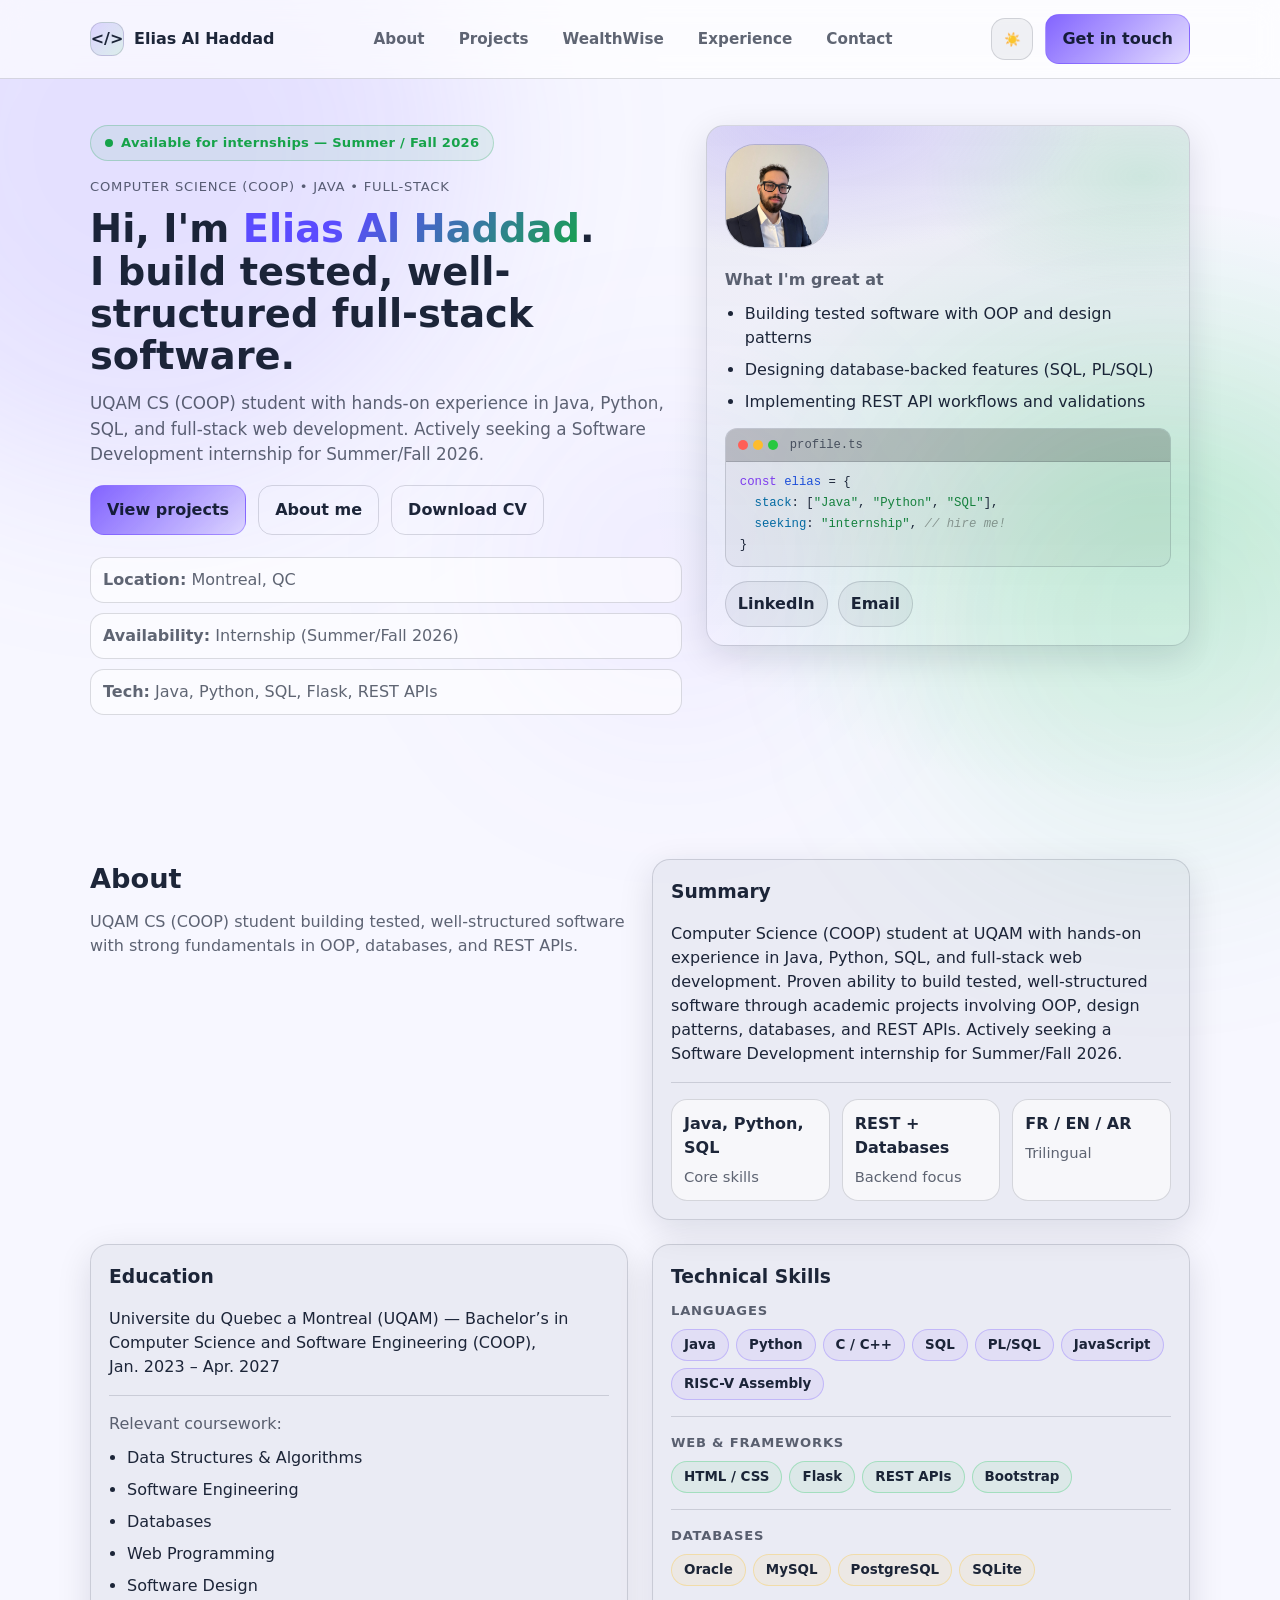
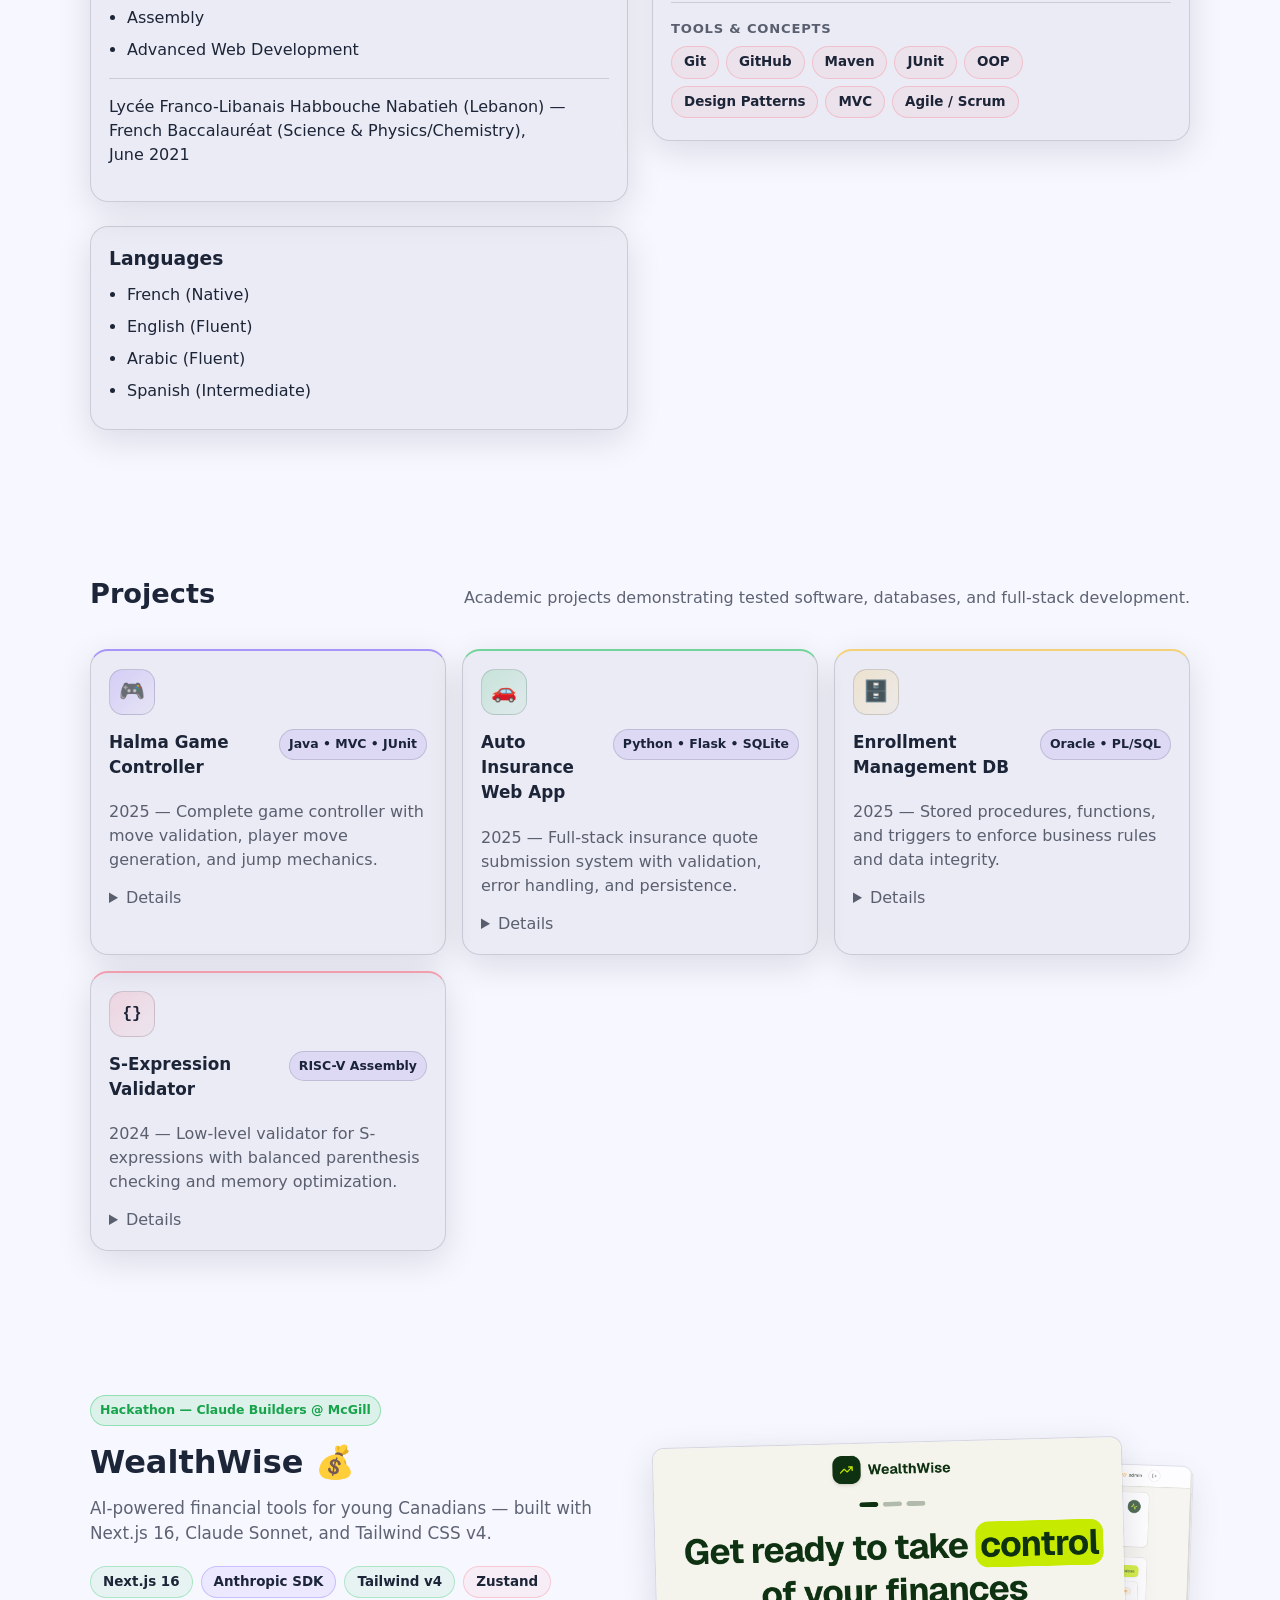
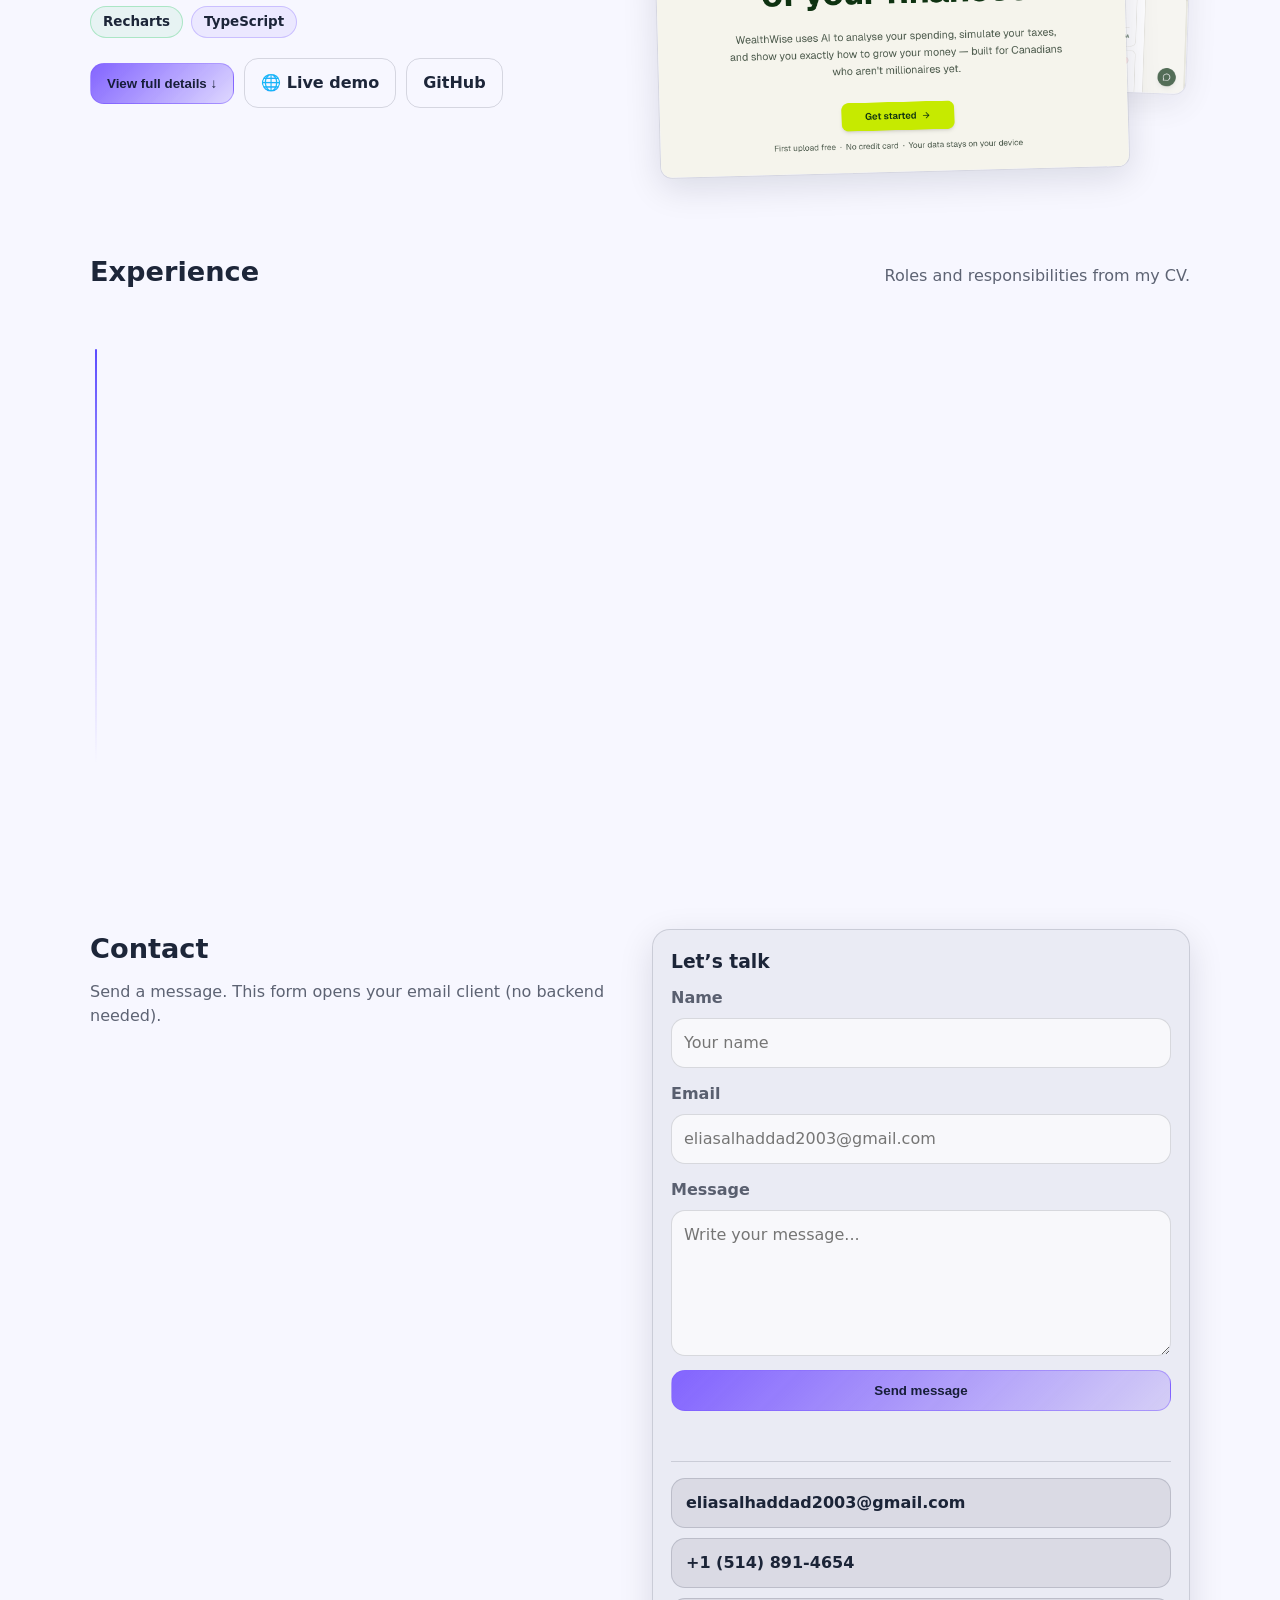
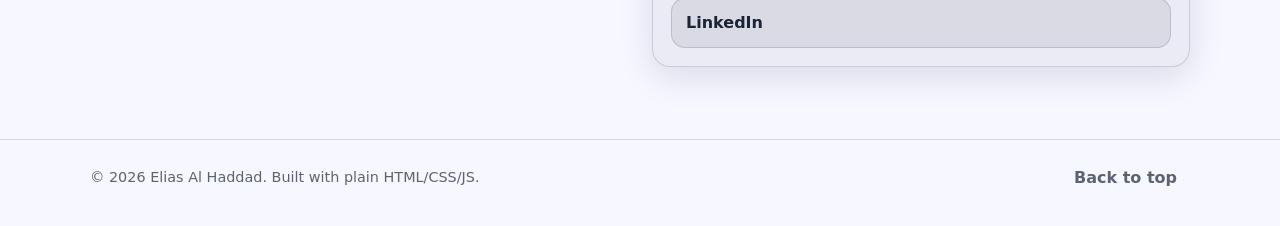
==== commit 43f8ce4a: "Add WealthWise hackathon section" ====
--- a/index.html
+++ b/index.html
@@ -32,6 +32,7 @@
         <nav class="nav" aria-label="Primary navigation">
           <a class="nav-link" href="#about">About</a>
           <a class="nav-link" href="#projects">Projects</a>
+          <a class="nav-link" href="#wealthwise">WealthWise</a>
           <a class="nav-link" href="#experience">Experience</a>
           <a class="nav-link" href="#contact">Contact</a>
         </nav>
@@ -341,7 +342,197 @@
                 </ul>
               </details>
             </article>
-          </div>
+
+          </div>
+        </div>
+      </section>
+
+      <!-- ====================================================
+           WEALTHWISE
+           ==================================================== -->
+      <section id="wealthwise" class="section">
+        <div class="container">
+
+          <!-- Compact view (always visible) -->
+          <div class="ww-compact reveal">
+            <div class="ww-compact-left">
+              <span class="tag tag-hackathon">Hackathon &mdash; Claude Builders @ McGill</span>
+              <h2 class="ww-title">WealthWise 💰</h2>
+              <p class="lead" style="margin: 0 0 20px;">
+                AI-powered financial tools for young Canadians — built with Next.js 16, Claude Sonnet, and Tailwind CSS v4.
+              </p>
+              <div class="ww-stack-pills">
+                <span class="skill-tag web">Next.js 16</span>
+                <span class="skill-tag lang">Anthropic SDK</span>
+                <span class="skill-tag web">Tailwind v4</span>
+                <span class="skill-tag tool">Zustand</span>
+                <span class="skill-tag web">Recharts</span>
+                <span class="skill-tag lang">TypeScript</span>
+              </div>
+              <div class="ww-actions">
+                <button class="button button-primary ww-toggle-btn" id="wwToggle" aria-expanded="false">
+                  View full details ↓
+                </button>
+                <a class="button button-ghost" href="https://wealthwise-app-dev.vercel.app" target="_blank" rel="noreferrer">
+                  🌐 Live demo
+                </a>
+                <a class="button button-ghost" href="https://github.com/Haddad03/WealthWise" target="_blank" rel="noreferrer">
+                  GitHub
+                </a>
+              </div>
+            </div>
+            <div class="ww-screenshots-preview">
+              <img class="ww-thumb ww-thumb-back" src="./assets/ww-dashboard.png" alt="WealthWise dashboard" loading="lazy" />
+              <img class="ww-thumb ww-thumb-front" src="./assets/ww-landing.png" alt="WealthWise landing page" loading="lazy" />
+            </div>
+          </div>
+
+          <!-- Expanded details (hidden by default) -->
+          <div class="ww-details" id="wwDetails" hidden>
+
+            <!-- Screenshot gallery -->
+            <div class="ww-gallery">
+              <figure class="ww-gallery-item">
+                <button class="ww-gallery-btn" aria-label="View landing page full size">
+                  <img src="./assets/ww-landing.png" alt="WealthWise landing page" loading="lazy" />
+                </button>
+                <figcaption>Landing page</figcaption>
+              </figure>
+              <figure class="ww-gallery-item">
+                <button class="ww-gallery-btn" aria-label="View login screen full size">
+                  <img src="./assets/ww-login.png" alt="WealthWise login screen" loading="lazy" />
+                </button>
+                <figcaption>Login screen</figcaption>
+              </figure>
+              <figure class="ww-gallery-item">
+                <button class="ww-gallery-btn" aria-label="View upload page full size">
+                  <img src="./assets/ww-upload.png" alt="WealthWise upload statement" loading="lazy" />
+                </button>
+                <figcaption>Upload statement</figcaption>
+              </figure>
+              <figure class="ww-gallery-item">
+                <button class="ww-gallery-btn" aria-label="View dashboard full size">
+                  <img src="./assets/ww-dashboard.png" alt="WealthWise spending dashboard" loading="lazy" />
+                </button>
+                <figcaption>Spending dashboard</figcaption>
+              </figure>
+            </div>
+
+            <div class="ww-grid">
+              <!-- Overview -->
+              <div class="card ww-overview">
+                <h3 class="card-title">Overview</h3>
+                <p>
+                  WealthWise is a full-stack web app built at the <strong>Claude Builders Hackathon @ McGill</strong>.
+                  It helps young Canadians take control of their finances through AI-powered transaction categorization,
+                  spending analysis, tax simulation, and wealth growth projections.
+                </p>
+                <div class="divider"></div>
+                <div class="ww-meta-grid">
+                  <div class="ww-meta-item">
+                    <span class="ww-meta-label">Event</span>
+                    <span class="ww-meta-value">Claude Builders Hackathon @ McGill</span>
+                  </div>
+                  <div class="ww-meta-item">
+                    <span class="ww-meta-label">Year</span>
+                    <span class="ww-meta-value">2025</span>
+                  </div>
+                  <div class="ww-meta-item">
+                    <span class="ww-meta-label">AI Model</span>
+                    <span class="ww-meta-value">Claude Sonnet (Anthropic SDK)</span>
+                  </div>
+                </div>
+              </div>
+
+              <!-- Tech Stack -->
+              <div class="card">
+                <h3 class="card-title">Tech Stack</h3>
+                <p class="skill-group-label">Frontend</p>
+                <div class="skill-tags">
+                  <span class="skill-tag web">Next.js 16</span>
+                  <span class="skill-tag web">React</span>
+                  <span class="skill-tag web">Tailwind CSS v4</span>
+                  <span class="skill-tag web">shadcn/ui</span>
+                  <span class="skill-tag web">Recharts</span>
+                </div>
+                <div class="divider"></div>
+                <p class="skill-group-label">Backend &amp; AI</p>
+                <div class="skill-tags">
+                  <span class="skill-tag lang">Anthropic SDK</span>
+                  <span class="skill-tag lang">Next.js API Routes</span>
+                  <span class="skill-tag lang">TypeScript</span>
+                </div>
+                <div class="divider"></div>
+                <p class="skill-group-label">State &amp; Parsing</p>
+                <div class="skill-tags">
+                  <span class="skill-tag tool">Zustand</span>
+                  <span class="skill-tag tool">PapaParse</span>
+                  <span class="skill-tag tool">localStorage</span>
+                </div>
+              </div>
+
+              <!-- Features -->
+              <div class="card">
+                <h3 class="card-title">Key Features</h3>
+                <ul class="ww-feature-list">
+                  <li>
+                    <span class="ww-feature-icon" aria-hidden="true">🤖</span>
+                    <div>
+                      <strong>AI Categorization</strong>
+                      <p class="muted">Claude automatically categorizes uploaded bank transactions by spending type.</p>
+                    </div>
+                  </li>
+                  <li>
+                    <span class="ww-feature-icon" aria-hidden="true">📊</span>
+                    <div>
+                      <strong>Spending Dashboard</strong>
+                      <p class="muted">Interactive pie charts and overview cards break down expenses by category.</p>
+                    </div>
+                  </li>
+                  <li>
+                    <span class="ww-feature-icon" aria-hidden="true">💡</span>
+                    <div>
+                      <strong>AI Suggestions</strong>
+                      <p class="muted">Claude analyzes spending patterns and generates personalized savings tips.</p>
+                    </div>
+                  </li>
+                  <li>
+                    <span class="ww-feature-icon" aria-hidden="true">📈</span>
+                    <div>
+                      <strong>Wealth Growth Projections</strong>
+                      <p class="muted">Visualize long-term investment growth with compound interest modeling.</p>
+                    </div>
+                  </li>
+                  <li>
+                    <span class="ww-feature-icon" aria-hidden="true">🧾</span>
+                    <div>
+                      <strong>Canadian Tax Simulator</strong>
+                      <p class="muted">Estimates federal &amp; provincial income tax across all Canadian provinces.</p>
+                    </div>
+                  </li>
+                </ul>
+              </div>
+
+              <!-- Architecture -->
+              <div class="card">
+                <h3 class="card-title">Architecture Highlights</h3>
+                <ul class="bullet-list">
+                  <li>App Router with strict client/server separation — Claude API key never exposed to the browser.</li>
+                  <li>Two API routes (<code class="inline-code">/api/categorize</code> and <code class="inline-code">/api/suggestions</code>) handle all Anthropic SDK calls server-side.</li>
+                  <li>Global state via Zustand + <code class="inline-code">persist</code> middleware keeps transactions across sessions.</li>
+                  <li>CSV bank statements parsed client-side with PapaParse; mock generator included for demo mode.</li>
+                  <li>Tailwind CSS v4 configured entirely in CSS — no <code class="inline-code">tailwind.config.ts</code> needed.</li>
+                </ul>
+              </div>
+            </div>
+
+            <div style="text-align: center; margin-top: 16px;">
+              <button class="button button-ghost ww-toggle-btn" id="wwCollapse">
+                Collapse ↑
+              </button>
+            </div>
+          </div>
+
         </div>
       </section>
 
@@ -444,6 +635,15 @@
       </section>
     </main>
 
+    <!-- Lightbox -->
+    <div id="lightbox" class="lightbox" role="dialog" aria-modal="true" aria-label="Screenshot viewer" hidden>
+      <button class="lightbox-close" id="lightboxClose" aria-label="Close">&times;</button>
+      <button class="lightbox-prev" id="lightboxPrev" aria-label="Previous">&#8249;</button>
+      <button class="lightbox-next" id="lightboxNext" aria-label="Next">&#8250;</button>
+      <img class="lightbox-img" id="lightboxImg" src="" alt="" />
+      <p class="lightbox-caption" id="lightboxCaption"></p>
+    </div>
+
     <footer class="footer">
       <div class="container footer-inner">
         <p class="footer-text">&copy; <span id="year"></span> Elias Al Haddad. Built with plain HTML/CSS/JS.</p>
--- a/styles.css
+++ b/styles.css
@@ -770,6 +770,311 @@
   padding: 5px 9px;
   border-radius: 999px;
   white-space: nowrap;
+}
+
+.tag-hackathon {
+  background: rgba(34, 197, 94, 0.12);
+  border-color: rgba(34, 197, 94, 0.4);
+  color: #22c55e;
+}
+html[data-theme="light"] .tag-hackathon {
+  color: #16a34a;
+}
+
+/* ─── WealthWise section ─────────────────────────────────────────────────────── */
+
+/* Compact row */
+.ww-compact {
+  display: grid;
+  grid-template-columns: 1fr 1fr;
+  gap: 32px;
+  align-items: center;
+}
+
+.ww-title {
+  margin: 12px 0 10px;
+  font-size: 2rem;
+}
+
+.ww-stack-pills {
+  display: flex;
+  flex-wrap: wrap;
+  gap: 8px;
+  margin-bottom: 20px;
+}
+
+.ww-actions {
+  display: flex;
+  gap: 10px;
+  flex-wrap: wrap;
+  align-items: center;
+}
+
+/* Stacked screenshot preview */
+.ww-screenshots-preview {
+  position: relative;
+  height: 220px;
+}
+
+.ww-thumb {
+  position: absolute;
+  width: 88%;
+  border-radius: 12px;
+  border: 1px solid var(--border);
+  box-shadow: var(--shadow);
+  object-fit: cover;
+  object-position: top;
+}
+
+.ww-thumb-back {
+  top: 16px;
+  right: 0;
+  transform: rotate(2deg);
+  opacity: 0.7;
+}
+
+.ww-thumb-front {
+  top: 0;
+  left: 0;
+  transform: rotate(-1.5deg);
+  z-index: 1;
+}
+
+/* Expanded details */
+.ww-details {
+  margin-top: 32px;
+}
+
+/* Screenshot gallery */
+.ww-gallery {
+  display: grid;
+  grid-template-columns: repeat(4, 1fr);
+  gap: 12px;
+  margin-bottom: 24px;
+}
+
+.ww-gallery-item {
+  margin: 0;
+  display: flex;
+  flex-direction: column;
+  gap: 6px;
+}
+
+.ww-gallery-btn {
+  display: block;
+  width: 100%;
+  padding: 0;
+  background: none;
+  border: none;
+  cursor: zoom-in;
+  border-radius: 10px;
+  overflow: hidden;
+}
+
+.ww-gallery-btn img {
+  width: 100%;
+  display: block;
+  border-radius: 10px;
+  border: 1px solid var(--border);
+  box-shadow: var(--shadow);
+  object-fit: cover;
+  object-position: top;
+  aspect-ratio: 16 / 10;
+  transition: transform 0.2s, box-shadow 0.2s;
+}
+
+.ww-gallery-btn:hover img {
+  transform: scale(1.03);
+  box-shadow: 0 16px 48px rgba(0, 0, 0, 0.4);
+}
+
+.ww-gallery-btn:focus-visible {
+  outline: 2px solid var(--focus);
+  outline-offset: 3px;
+}
+
+/* ─── Lightbox ───────────────────────────────────────────────────────────────── */
+.lightbox {
+  position: fixed;
+  inset: 0;
+  z-index: 200;
+  background: rgba(0, 0, 0, 0.92);
+  display: flex;
+  align-items: center;
+  justify-content: center;
+  flex-direction: column;
+  gap: 14px;
+  padding: 20px;
+}
+
+.lightbox[hidden] {
+  display: none;
+}
+
+.lightbox-img {
+  max-width: min(1100px, 92vw);
+  max-height: 80vh;
+  border-radius: 12px;
+  box-shadow: 0 24px 80px rgba(0, 0, 0, 0.6);
+  object-fit: contain;
+}
+
+.lightbox-caption {
+  color: rgba(255, 255, 255, 0.7);
+  font-size: 0.9rem;
+  margin: 0;
+}
+
+.lightbox-close {
+  position: fixed;
+  top: 18px;
+  right: 22px;
+  background: rgba(255, 255, 255, 0.12);
+  border: 1px solid rgba(255, 255, 255, 0.2);
+  color: #fff;
+  font-size: 1.6rem;
+  line-height: 1;
+  width: 40px;
+  height: 40px;
+  border-radius: 50%;
+  cursor: pointer;
+  display: flex;
+  align-items: center;
+  justify-content: center;
+}
+
+.lightbox-prev,
+.lightbox-next {
+  position: fixed;
+  top: 50%;
+  transform: translateY(-50%);
+  background: rgba(255, 255, 255, 0.12);
+  border: 1px solid rgba(255, 255, 255, 0.2);
+  color: #fff;
+  font-size: 2rem;
+  line-height: 1;
+  width: 48px;
+  height: 48px;
+  border-radius: 50%;
+  cursor: pointer;
+  display: flex;
+  align-items: center;
+  justify-content: center;
+}
+
+.lightbox-prev { left: 16px; }
+.lightbox-next { right: 16px; }
+
+.lightbox-close:hover,
+.lightbox-prev:hover,
+.lightbox-next:hover {
+  background: rgba(255, 255, 255, 0.22);
+}
+
+.lightbox-close:focus-visible,
+.lightbox-prev:focus-visible,
+.lightbox-next:focus-visible {
+  outline: 2px solid var(--focus);
+  outline-offset: 2px;
+}
+
+.ww-gallery-item figcaption {
+  font-size: 0.82rem;
+  color: var(--muted);
+  text-align: center;
+}
+
+/* Detail cards grid */
+.ww-grid {
+  display: grid;
+  grid-template-columns: 1fr 1fr;
+  gap: 16px;
+}
+
+.ww-overview {
+  grid-column: span 2;
+}
+
+.ww-meta-grid {
+  display: flex;
+  gap: 24px;
+  flex-wrap: wrap;
+}
+
+.ww-meta-item {
+  display: flex;
+  flex-direction: column;
+  gap: 4px;
+}
+
+.ww-meta-label {
+  font-size: 0.8rem;
+  color: var(--muted);
+  font-weight: 700;
+  text-transform: uppercase;
+  letter-spacing: 0.05em;
+}
+
+.ww-meta-value {
+  font-weight: 650;
+}
+
+.ww-feature-list {
+  list-style: none;
+  padding: 0;
+  margin: 0;
+  display: grid;
+  gap: 14px;
+}
+
+.ww-feature-list li {
+  display: flex;
+  gap: 12px;
+  align-items: flex-start;
+}
+
+.ww-feature-icon {
+  font-size: 1.2rem;
+  flex-shrink: 0;
+  margin-top: 1px;
+}
+
+.ww-feature-list p {
+  margin: 2px 0 0;
+  font-size: 0.92rem;
+}
+
+.inline-code {
+  font-family: ui-monospace, "Cascadia Code", "Source Code Pro", monospace;
+  font-size: 0.85em;
+  background: var(--surface-2);
+  border: 1px solid var(--border);
+  border-radius: 6px;
+  padding: 1px 5px;
+}
+
+@media (max-width: 980px) {
+  .ww-compact {
+    grid-template-columns: 1fr;
+  }
+  .ww-screenshots-preview {
+    height: 180px;
+  }
+  .ww-gallery {
+    grid-template-columns: repeat(2, 1fr);
+  }
+  .ww-grid {
+    grid-template-columns: 1fr;
+  }
+  .ww-overview {
+    grid-column: span 1;
+  }
+}
+
+@media (max-width: 600px) {
+  .ww-gallery {
+    grid-template-columns: 1fr;
+  }
 }
 
 .project-desc {
